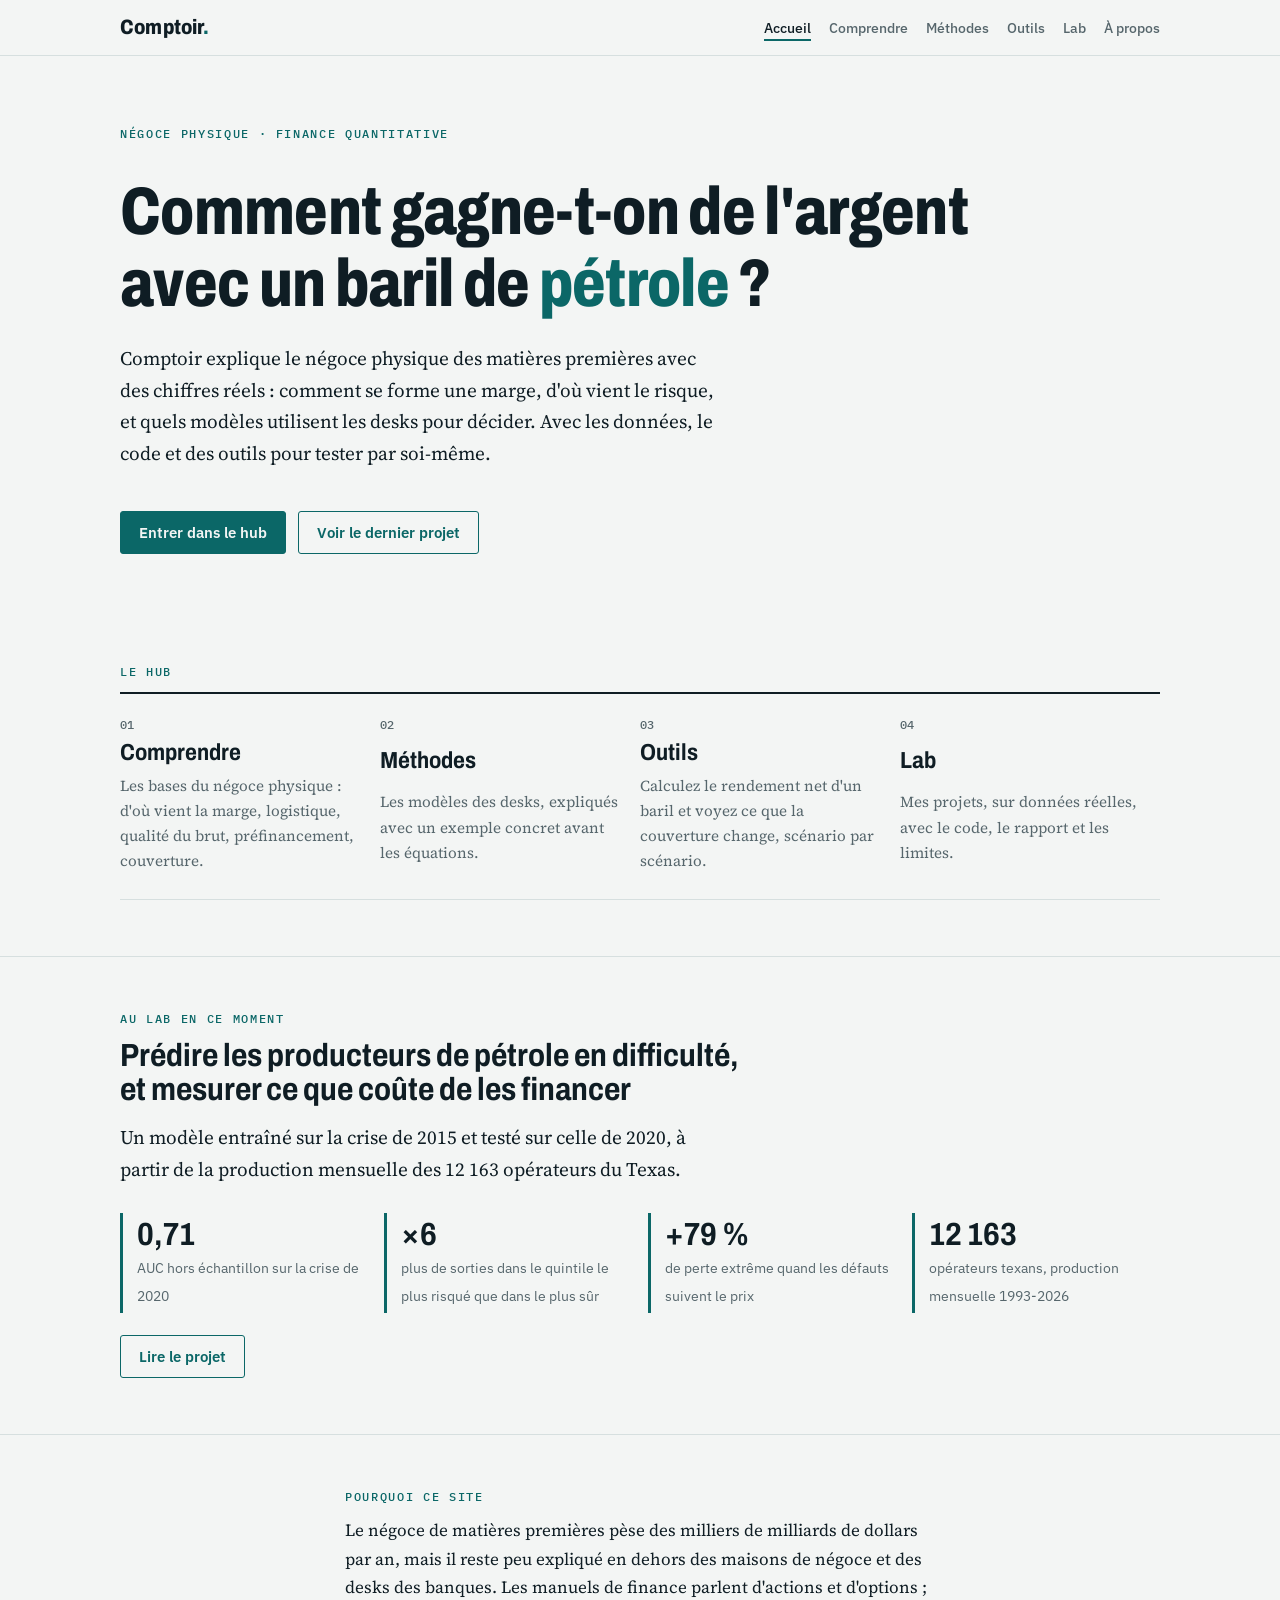
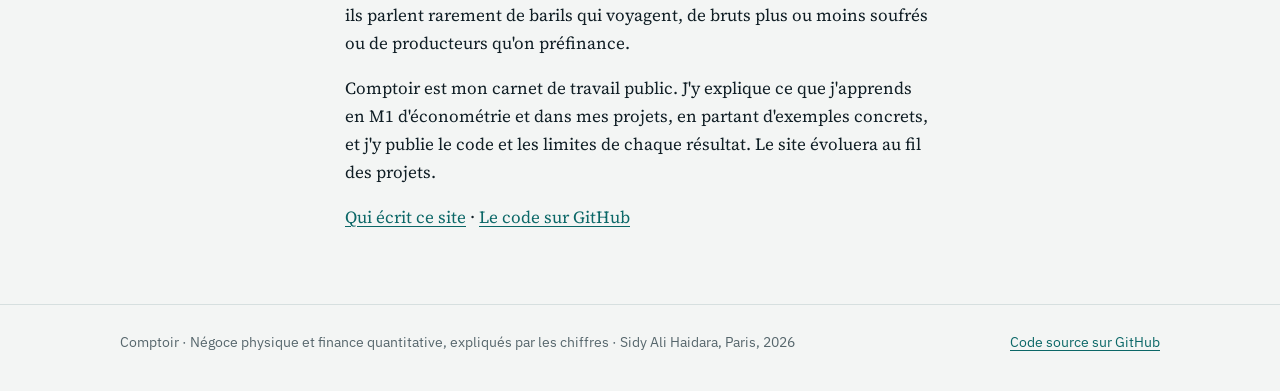
==== docs/index.html @ 32de7076 "Fix GitHub link typos in documentation pages" ====
<!doctype html>
<html lang="fr">
<head>
<meta charset="utf-8">
<meta name="viewport" content="width=device-width, initial-scale=1, viewport-fit=cover">
<title>Comptoir</title>
<meta name="description" content="Le négoce physique des matières premières et la finance quantitative, expliqués avec des données réelles, du code et des outils interactifs.">
<meta property="og:title" content="Comptoir">
<meta property="og:description" content="Le négoce physique des matières premières et la finance quantitative, expliqués avec des données réelles, du code et des outils interactifs.">
<meta property="og:type" content="website">
<meta name="theme-color" content="#0b6767">
<link rel="preconnect" href="https://fonts.googleapis.com">
<link rel="preconnect" href="https://fonts.gstatic.com" crossorigin>
<link rel="stylesheet" href="https://fonts.googleapis.com/css2?family=Archivo:wdth,wght@75..100,500..800&family=IBM+Plex+Mono:wght@400;500&family=IBM+Plex+Sans:wght@400;500;600&family=Source+Serif+4:ital,opsz,wght@0,8..60,400;0,8..60,600;1,8..60,400&display=swap">
<link rel="stylesheet" href="assets/style.css">
<link rel="icon" href="data:image/svg+xml,%3Csvg xmlns='http://www.w3.org/2000/svg' viewBox='0 0 32 32'%3E%3Crect width='32' height='32' rx='4' fill='%230b6767'/%3E%3Ctext x='16' y='23' font-family='Arial' font-weight='700' font-size='19' text-anchor='middle' fill='white'%3EC%3C/text%3E%3C/svg%3E">
</head>
<body>
<header class="top"><div class="wrap">
<a class="brand" href="index.html">Comptoir<span>.</span></a>
<nav class="nav" aria-label="Navigation principale"><a href="index.html" aria-current="page">Accueil</a><a href="comprendre.html">Comprendre</a><a href="methodes.html">Méthodes</a><a href="outils.html">Outils</a><a href="lab.html">Lab</a><a href="a-propos.html">À propos</a></nav>
</div></header>
<main>

<div class="wrap">
  <div class="hero">
    <span class="eyebrow">Négoce physique · finance quantitative</span>
    <h1>Comment gagne-t-on de l'argent avec un baril de <em>pétrole</em>&nbsp;?</h1>
    <p class="lede">Comptoir explique le négoce physique des matières premières avec des chiffres réels&nbsp;: comment se forme une marge, d'où vient le risque, et quels modèles utilisent les desks pour décider. Avec les données, le code et des outils pour tester par soi-même.</p>
    <div class="cta"><a class="btn primary" href="#hub">Entrer dans le hub</a><a class="btn ghost" href="lab.html">Voir le dernier projet</a></div>
  </div>
</div>

<section id="hub"><div class="wrap">
  <span class="eyebrow">Le hub</span>
  <nav class="hub" aria-label="Rubriques">
    <a href="comprendre.html"><span class="n">01</span><h3>Comprendre</h3><p>Les bases du négoce physique&nbsp;: d'où vient la marge, logistique, qualité du brut, préfinancement, couverture.</p></a>
    <a href="methodes.html"><span class="n">02</span><h3>Méthodes</h3><p>Les modèles des desks, expliqués avec un exemple concret avant les équations.</p></a>
    <a href="outils.html"><span class="n">03</span><h3>Outils</h3><p>Calculez le rendement net d'un baril et voyez ce que la couverture change, scénario par scénario.</p></a>
    <a href="lab.html"><span class="n">04</span><h3>Lab</h3><p>Mes projets, sur données réelles, avec le code, le rapport et les limites.</p></a>
  </nav>
</div></section>

<section><div class="wrap">
  <span class="eyebrow">Au Lab en ce moment</span>
  <h2>Prédire les producteurs de pétrole en difficulté, et mesurer ce que coûte de les financer</h2>
  <p class="lede" style="margin-top:14px">Un modèle entraîné sur la crise de 2015 et testé sur celle de 2020, à partir de la production mensuelle des 12&nbsp;163 opérateurs du Texas.</p>
  <div class="figure-strip" style="margin:28px 0 22px">
    <div class="stat"><b>0,71</b><span>AUC hors échantillon sur la crise de 2020</span></div>
    <div class="stat"><b>×6</b><span>plus de sorties dans le quintile le plus risqué que dans le plus sûr</span></div>
    <div class="stat"><b>+79&nbsp;%</b><span>de perte extrême quand les défauts suivent le prix</span></div>
    <div class="stat"><b>12&nbsp;163</b><span>opérateurs texans, production mensuelle 1993-2026</span></div>
  </div>
  <a class="btn ghost" href="lab.html">Lire le projet</a>
</div></section>

<section><div class="wrap read">
  <span class="eyebrow">Pourquoi ce site</span>
  <p>Le négoce de matières premières pèse des milliers de milliards de dollars par an, mais il reste peu expliqué en dehors des maisons de négoce et des desks des banques. Les manuels de finance parlent d'actions et d'options&nbsp;; ils parlent rarement de barils qui voyagent, de bruts plus ou moins soufrés ou de producteurs qu'on préfinance.</p>
  <p>Comptoir est mon carnet de travail public. J'y explique ce que j'apprends en M1 d'économétrie et dans mes projets, en partant d'exemples concrets, et j'y publie le code et les limites de chaque résultat. Le site évoluera au fil des projets.</p>
  <p><a href="a-propos.html">Qui écrit ce site</a> · <a href="https://github.com/Liltop888/moteur-negoce-physique">Le code sur GitHub</a></p>
</div></section>
</main>
<footer><div class="wrap">
<span>Comptoir · Négoce physique et finance quantitative, expliqués par les chiffres · Sidy Ali Haidara, Paris, 2026</span>
<span><a href="https://github.com/Liltop888/moteur-negoce-physique">Code source sur GitHub</a></span>
</div></footer>

</body>
</html>
---- docs/assets/style.css ----
/* Comptoir — feuille de style commune
   Mise en page : colonne de lecture de 68 caractères, grilles pour le hub et les outils.
   Palette : papier froid, encre pétrole, accent sarcelle, ambre « brut ». */
:root {
  --bg: #f3f5f4;
  --surface: #ffffff;
  --ink: #0f1d24;
  --muted: #56666c;
  --rule: #d6dfdf;
  --accent: #0b6767;
  --accent-soft: #0b67671a;
  --amber: #b5701a;
  --pos: #1d7650;
  --neg: #b03a2e;
  --display: "Archivo", "Arial Narrow", Arial, sans-serif;
  --body: "Source Serif 4", Georgia, "Times New Roman", serif;
  --ui: "IBM Plex Sans", -apple-system, "Segoe UI", sans-serif;
  --mono: "IBM Plex Mono", ui-monospace, Menlo, monospace;
}
@media (prefers-color-scheme: dark) {
  :root:not([data-theme="light"]) {
    --bg: #0c1518; --surface: #132024; --ink: #e2ebeb; --muted: #93a6a9; --rule: #24363a;
    --accent: #4cb8b2; --accent-soft: #4cb8b21f; --amber: #e0a252; --pos: #5cc28d; --neg: #ec7b6d;
    color-scheme: dark;
  }
}
:root[data-theme="dark"] {
  --bg: #0c1518; --surface: #132024; --ink: #e2ebeb; --muted: #93a6a9; --rule: #24363a;
  --accent: #4cb8b2; --accent-soft: #4cb8b21f; --amber: #e0a252; --pos: #5cc28d; --neg: #ec7b6d;
  color-scheme: dark;
}
* { box-sizing: border-box; }
html { -webkit-text-size-adjust: 100%; }
body { margin: 0; background: var(--bg); color: var(--ink); font: 17px/1.65 var(--body); }
a { color: var(--accent); text-underline-offset: 3px; }
a:focus-visible, button:focus-visible, input:focus-visible { outline: 2px solid var(--accent); outline-offset: 2px; }
img { max-width: 100%; height: auto; display: block; }

.wrap { max-width: 1080px; margin: 0 auto; padding-inline: 20px; }
.read { max-width: 70ch; }

/* En-tête */
.top { border-bottom: 1px solid var(--rule); background: var(--bg); position: sticky; top: env(safe-area-inset-top, 0px); z-index: 5; }
.top .wrap { display: flex; align-items: center; justify-content: space-between; gap: 16px; padding-block: 14px; flex-wrap: wrap; }
.brand { font: 800 1.3rem/1 var(--display); font-stretch: 85%; color: var(--ink); text-decoration: none; letter-spacing: .01em; }
.brand span { color: var(--accent); }
.nav { display: flex; gap: 4px 18px; flex-wrap: wrap; font: 500 .9rem var(--ui); }
.nav a { color: var(--muted); text-decoration: none; padding: 4px 0; }
.nav a:hover, .nav a[aria-current="page"] { color: var(--ink); box-shadow: inset 0 -2px 0 var(--accent); }

/* Typographie */
h1, h2, h3 { font-family: var(--display); text-wrap: balance; margin: 0; line-height: 1.08; }
h1 { font-size: clamp(2.3rem, 6.5vw, 4.2rem); font-weight: 800; font-stretch: 78%; letter-spacing: -.01em; }
h1 em { font-style: normal; color: var(--accent); }
h2 { font-size: clamp(1.5rem, 3.2vw, 2rem); font-weight: 700; font-stretch: 85%; }
h3 { font-size: 1.15rem; font-weight: 700; }
p { margin: 0 0 1em; }
.eyebrow { font: 500 .74rem/1 var(--mono); text-transform: uppercase; letter-spacing: .14em; color: var(--accent); margin-bottom: 14px; display: block; }
.lede { font-size: 1.2rem; color: var(--ink); max-width: 60ch; }
.muted { color: var(--muted); }
.mono { font-family: var(--mono); font-variant-numeric: tabular-nums; }

section { padding-block: 56px; }
section + section { border-top: 1px solid var(--rule); }

/* Accueil */
.hero { padding-block: 72px 56px; display: grid; gap: 22px; }
.hero .cta { display: flex; gap: 12px; flex-wrap: wrap; }
.btn { font: 600 .92rem var(--ui); padding: 11px 18px; border-radius: 3px; text-decoration: none; border: 1px solid var(--accent); display: inline-block; }
.btn.primary { background: var(--accent); color: var(--bg); }
.btn.ghost { color: var(--accent); background: transparent; }

.hub { display: grid; grid-template-columns: repeat(auto-fit, minmax(230px, 1fr)); gap: 0; border-top: 2px solid var(--ink); }
.hub a { display: grid; gap: 8px; padding: 22px 20px 26px 0; text-decoration: none; color: var(--ink); border-bottom: 1px solid var(--rule); min-width: 0; }
.hub a .n { font: 500 .78rem var(--mono); color: var(--muted); }
.hub a h3 { font-size: 1.45rem; font-stretch: 85%; }
.hub a p { font-size: .95rem; color: var(--muted); margin: 0; }
.hub a:hover h3 { color: var(--accent); }

.figure-strip { display: grid; grid-template-columns: repeat(auto-fit, minmax(200px, 1fr)); gap: 16px; }
.stat { border-left: 3px solid var(--accent); padding: 4px 0 4px 14px; }
.stat b { display: block; font: 700 2rem/1.1 var(--display); font-stretch: 85%; color: var(--ink); }
.stat span { font: .88rem/1.4 var(--ui); color: var(--muted); }

/* Articles */
.article { padding-block: 48px 72px; }
.article h1 { font-size: clamp(2rem, 5vw, 3.1rem); margin-bottom: 18px; }
.article h2 { margin: 44px 0 14px; }
.article h3 { margin: 28px 0 8px; }
.article ul, .article ol { padding-left: 1.2em; margin: 0 0 1em; }
.article li { margin-bottom: .4em; }
.toc { font: .92rem var(--ui); border-left: 2px solid var(--rule); padding-left: 14px; margin: 24px 0; }
.toc a { color: var(--muted); display: block; text-decoration: none; padding: 2px 0; }
.toc a:hover { color: var(--accent); }
.example { background: var(--surface); border: 1px solid var(--rule); padding: 16px 18px; margin: 20px 0; font-size: .97rem; }
.example .eyebrow { margin-bottom: 8px; color: var(--amber); }
.eq { font: 1rem var(--mono); background: var(--surface); border: 1px solid var(--rule); padding: 12px 16px; overflow-x: auto; white-space: nowrap; margin: 16px 0; }
.keypoint { border-left: 3px solid var(--amber); padding: 6px 0 6px 16px; margin: 20px 0; font-size: 1.05rem; }
figure { margin: 26px 0; }
figure img { background: #fff; border: 1px solid var(--rule); }
figcaption { font: .85rem/1.45 var(--ui); color: var(--muted); margin-top: 8px; }
.table-wrap { overflow-x: auto; margin: 18px 0; }
table { border-collapse: collapse; width: 100%; font: .92rem var(--ui); min-width: 480px; }
th { text-align: left; font: 500 .72rem var(--mono); text-transform: uppercase; letter-spacing: .06em; color: var(--muted); border-bottom: 1.5px solid var(--ink); padding: 8px 10px; }
td { padding: 8px 10px; border-bottom: 1px solid var(--rule); font-variant-numeric: tabular-nums; }
td.r, th.r { text-align: right; }

/* Outils */
.tool { display: grid; grid-template-columns: minmax(0, 340px) minmax(0, 1fr); gap: 32px; align-items: start; }
@media (max-width: 760px) { .tool { grid-template-columns: 1fr; } }
.fields { display: grid; gap: 14px; background: var(--surface); border: 1px solid var(--rule); padding: 18px; }
.field { display: grid; gap: 4px; }
.field label { font: 500 .85rem var(--ui); display: flex; justify-content: space-between; gap: 8px; }
.field label output { font-family: var(--mono); color: var(--accent); }
.field input[type=range] { width: 100%; accent-color: var(--accent); }
.field input[type=number] { font: 1rem var(--mono); padding: 7px 9px; border: 1px solid var(--rule); background: var(--bg); color: var(--ink); border-radius: 3px; width: 100%; }
.field small { font: .78rem var(--ui); color: var(--muted); }
.result { display: grid; gap: 18px; min-width: 0; }
.big { font: 800 clamp(2.4rem, 6vw, 3.4rem)/1 var(--display); font-stretch: 80%; }
.big.pos { color: var(--pos); } .big.neg { color: var(--neg); }
.bars { display: grid; gap: 8px; font: .88rem var(--ui); }
.bar { display: grid; grid-template-columns: 170px 1fr 70px; gap: 10px; align-items: center; }
@media (max-width: 480px) { .bar { grid-template-columns: 110px 1fr 60px; } }
.bar .track { height: 12px; background: var(--accent-soft); position: relative; }
.bar .fill { position: absolute; top: 0; bottom: 0; }
.bar .v { font-family: var(--mono); text-align: right; }
.legend { display: flex; gap: 16px; flex-wrap: wrap; font: .82rem var(--ui); color: var(--muted); }
.legend i { display: inline-block; width: 12px; height: 12px; margin-right: 6px; vertical-align: -1px; }
canvas { width: 100%; height: 260px; display: block; background: var(--surface); border: 1px solid var(--rule); }
.compare { display: grid; grid-template-columns: repeat(auto-fit, minmax(220px, 1fr)); gap: 14px; }
.card { background: var(--surface); border: 1px solid var(--rule); padding: 14px 16px; display: grid; gap: 6px; }
.card dl { display: grid; grid-template-columns: 1fr auto; gap: 4px 10px; margin: 0; font: .9rem var(--ui); }
.card dt { color: var(--muted); } .card dd { margin: 0; font-family: var(--mono); text-align: right; }
.note { font: .86rem/1.5 var(--ui); color: var(--muted); border-top: 1px solid var(--rule); padding-top: 10px; }
button.run { font: 600 .9rem var(--ui); background: var(--accent); color: var(--bg); border: 0; padding: 10px 16px; border-radius: 3px; cursor: pointer; justify-self: start; }

/* Lab */
.labhead { display: grid; gap: 14px; }
.pills { display: flex; flex-wrap: wrap; gap: 8px; }
.pill { font: 500 .76rem var(--mono); border: 1px solid var(--rule); padding: 3px 9px; border-radius: 3px; color: var(--muted); }
.grid2 { display: grid; grid-template-columns: repeat(auto-fit, minmax(300px, 1fr)); gap: 22px; }
.grid2 > * { min-width: 0; }

/* Pied de page */
footer { border-top: 1px solid var(--rule); padding-block: 28px 40px; font: .85rem var(--ui); color: var(--muted); }
footer .wrap { display: flex; justify-content: space-between; gap: 12px; flex-wrap: wrap; }

@media (prefers-reduced-motion: no-preference) {
  .hub a h3 { transition: color .15s; }
}
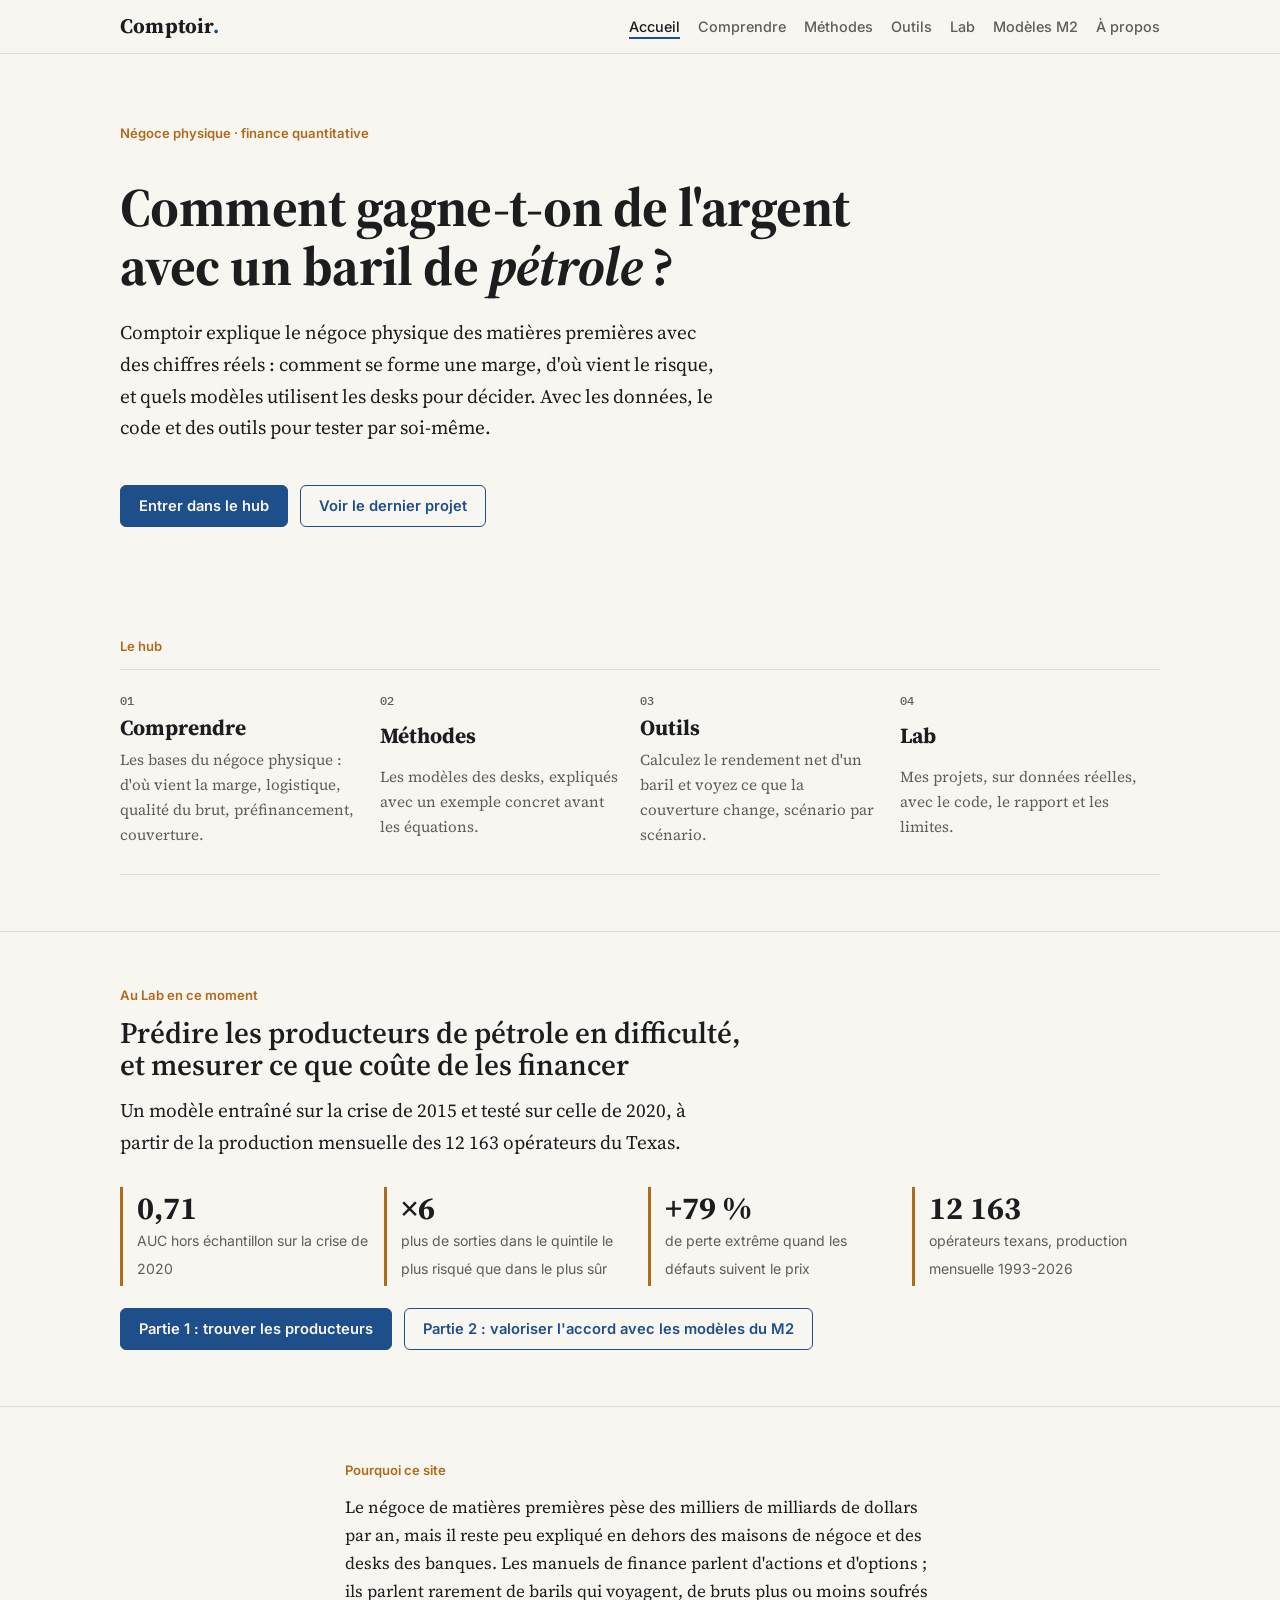
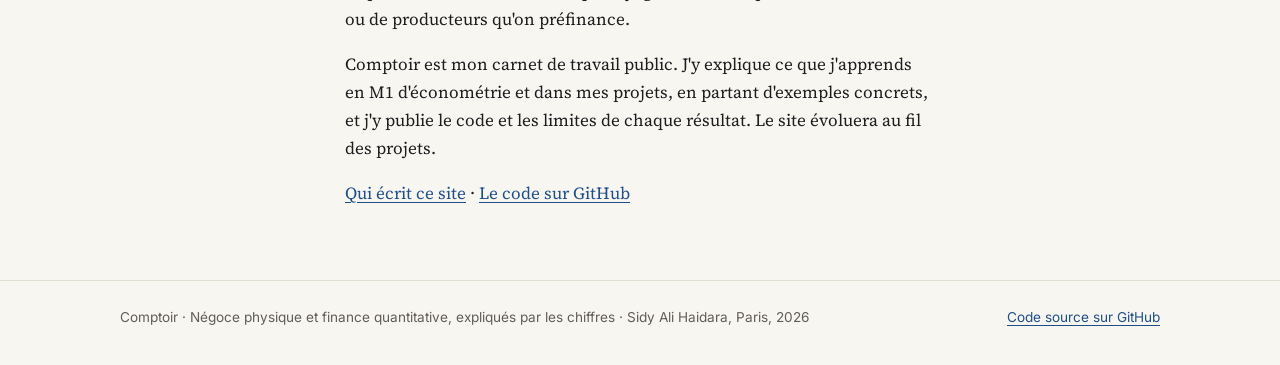
==== commit 0a5a957b: "Partie 2 : modèles du M2 et nouvelles couleurs" ====
--- a/docs/index.html
+++ b/docs/index.html
@@ -8,17 +8,17 @@
 <meta property="og:title" content="Comptoir">
 <meta property="og:description" content="Le négoce physique des matières premières et la finance quantitative, expliqués avec des données réelles, du code et des outils interactifs.">
 <meta property="og:type" content="website">
-<meta name="theme-color" content="#0b6767">
+<meta name="theme-color" content="#f8f6f1">
 <link rel="preconnect" href="https://fonts.googleapis.com">
 <link rel="preconnect" href="https://fonts.gstatic.com" crossorigin>
-<link rel="stylesheet" href="https://fonts.googleapis.com/css2?family=Archivo:wdth,wght@75..100,500..800&family=IBM+Plex+Mono:wght@400;500&family=IBM+Plex+Sans:wght@400;500;600&family=Source+Serif+4:ital,opsz,wght@0,8..60,400;0,8..60,600;1,8..60,400&display=swap">
+<link rel="stylesheet" href="https://fonts.googleapis.com/css2?family=Inter:wght@400;500;600&family=IBM+Plex+Mono:wght@400;500&family=Source+Serif+4:ital,opsz,wght@0,8..60,400;0,8..60,600;0,8..60,700;1,8..60,400&display=swap">
 <link rel="stylesheet" href="assets/style.css">
-<link rel="icon" href="data:image/svg+xml,%3Csvg xmlns='http://www.w3.org/2000/svg' viewBox='0 0 32 32'%3E%3Crect width='32' height='32' rx='4' fill='%230b6767'/%3E%3Ctext x='16' y='23' font-family='Arial' font-weight='700' font-size='19' text-anchor='middle' fill='white'%3EC%3C/text%3E%3C/svg%3E">
+<link rel="icon" href="data:image/svg+xml,%3Csvg xmlns='http://www.w3.org/2000/svg' viewBox='0 0 32 32'%3E%3Crect width='32' height='32' rx='4' fill='%231f4f8a'/%3E%3Ctext x='16' y='23' font-family='Arial' font-weight='700' font-size='19' text-anchor='middle' fill='white'%3EC%3C/text%3E%3C/svg%3E">
 </head>
 <body>
 <header class="top"><div class="wrap">
 <a class="brand" href="index.html">Comptoir<span>.</span></a>
-<nav class="nav" aria-label="Navigation principale"><a href="index.html" aria-current="page">Accueil</a><a href="comprendre.html">Comprendre</a><a href="methodes.html">Méthodes</a><a href="outils.html">Outils</a><a href="lab.html">Lab</a><a href="a-propos.html">À propos</a></nav>
+<nav class="nav" aria-label="Navigation principale"><a href="index.html" aria-current="page">Accueil</a><a href="comprendre.html">Comprendre</a><a href="methodes.html">Méthodes</a><a href="outils.html">Outils</a><a href="lab.html">Lab</a><a href="modeles.html">Modèles M2</a><a href="a-propos.html">À propos</a></nav>
 </div></header>
 <main>
 
@@ -51,7 +51,7 @@
     <div class="stat"><b>+79&nbsp;%</b><span>de perte extrême quand les défauts suivent le prix</span></div>
     <div class="stat"><b>12&nbsp;163</b><span>opérateurs texans, production mensuelle 1993-2026</span></div>
   </div>
-  <a class="btn ghost" href="lab.html">Lire le projet</a>
+  <div class="cta" style="display:flex;gap:12px;flex-wrap:wrap"><a class="btn primary" href="lab.html">Partie 1&nbsp;: trouver les producteurs</a><a class="btn ghost" href="modeles.html">Partie 2&nbsp;: valoriser l'accord avec les modèles du M2</a></div>
 </div></section>
 
 <section><div class="wrap read">
--- a/docs/assets/style.css
+++ b/docs/assets/style.css
@@ -1,32 +1,32 @@
 /* Comptoir — feuille de style commune
    Mise en page : colonne de lecture de 68 caractères, grilles pour le hub et les outils.
-   Palette : papier froid, encre pétrole, accent sarcelle, ambre « brut ». */
+   Palette : papier crème, encre noire, accent bleu marine, ambre « brut ». */
 :root {
-  --bg: #f3f5f4;
+  --bg: #f8f6f1;
   --surface: #ffffff;
-  --ink: #0f1d24;
-  --muted: #56666c;
-  --rule: #d6dfdf;
-  --accent: #0b6767;
-  --accent-soft: #0b67671a;
-  --amber: #b5701a;
-  --pos: #1d7650;
-  --neg: #b03a2e;
-  --display: "Archivo", "Arial Narrow", Arial, sans-serif;
+  --ink: #1d1d1f;
+  --muted: #615d57;
+  --rule: #e2ddd3;
+  --accent: #1f4f8a;
+  --accent-soft: #1f4f8a14;
+  --amber: #b06a1b;
+  --pos: #2e7a4f;
+  --neg: #b23a2e;
+  --display: "Source Serif 4", Georgia, "Times New Roman", serif;
   --body: "Source Serif 4", Georgia, "Times New Roman", serif;
-  --ui: "IBM Plex Sans", -apple-system, "Segoe UI", sans-serif;
+  --ui: "Inter", -apple-system, "Segoe UI", sans-serif;
   --mono: "IBM Plex Mono", ui-monospace, Menlo, monospace;
 }
 @media (prefers-color-scheme: dark) {
   :root:not([data-theme="light"]) {
-    --bg: #0c1518; --surface: #132024; --ink: #e2ebeb; --muted: #93a6a9; --rule: #24363a;
-    --accent: #4cb8b2; --accent-soft: #4cb8b21f; --amber: #e0a252; --pos: #5cc28d; --neg: #ec7b6d;
+    --bg: #17181a; --surface: #202124; --ink: #ecebe8; --muted: #a8a49d; --rule: #323337;
+    --accent: #8db4e8; --accent-soft: #8db4e81f; --amber: #e0a252; --pos: #6cc391; --neg: #ef8173;
     color-scheme: dark;
   }
 }
 :root[data-theme="dark"] {
-  --bg: #0c1518; --surface: #132024; --ink: #e2ebeb; --muted: #93a6a9; --rule: #24363a;
-  --accent: #4cb8b2; --accent-soft: #4cb8b21f; --amber: #e0a252; --pos: #5cc28d; --neg: #ec7b6d;
+  --bg: #17181a; --surface: #202124; --ink: #ecebe8; --muted: #a8a49d; --rule: #323337;
+  --accent: #8db4e8; --accent-soft: #8db4e81f; --amber: #e0a252; --pos: #6cc391; --neg: #ef8173;
   color-scheme: dark;
 }
 * { box-sizing: border-box; }
@@ -42,7 +42,7 @@
 /* En-tête */
 .top { border-bottom: 1px solid var(--rule); background: var(--bg); position: sticky; top: env(safe-area-inset-top, 0px); z-index: 5; }
 .top .wrap { display: flex; align-items: center; justify-content: space-between; gap: 16px; padding-block: 14px; flex-wrap: wrap; }
-.brand { font: 800 1.3rem/1 var(--display); font-stretch: 85%; color: var(--ink); text-decoration: none; letter-spacing: .01em; }
+.brand { font: 700 1.3rem/1 var(--display); color: var(--ink); text-decoration: none; letter-spacing: .01em; }
 .brand span { color: var(--accent); }
 .nav { display: flex; gap: 4px 18px; flex-wrap: wrap; font: 500 .9rem var(--ui); }
 .nav a { color: var(--muted); text-decoration: none; padding: 4px 0; }
@@ -50,12 +50,12 @@
 
 /* Typographie */
 h1, h2, h3 { font-family: var(--display); text-wrap: balance; margin: 0; line-height: 1.08; }
-h1 { font-size: clamp(2.3rem, 6.5vw, 4.2rem); font-weight: 800; font-stretch: 78%; letter-spacing: -.01em; }
-h1 em { font-style: normal; color: var(--accent); }
-h2 { font-size: clamp(1.5rem, 3.2vw, 2rem); font-weight: 700; font-stretch: 85%; }
+h1 { font-size: clamp(2.1rem, 5.5vw, 3.4rem); font-weight: 700; letter-spacing: -.01em; }
+h1 em { font-style: italic; color: inherit; }
+h2 { font-size: clamp(1.45rem, 3vw, 1.85rem); font-weight: 600; }
 h3 { font-size: 1.15rem; font-weight: 700; }
 p { margin: 0 0 1em; }
-.eyebrow { font: 500 .74rem/1 var(--mono); text-transform: uppercase; letter-spacing: .14em; color: var(--accent); margin-bottom: 14px; display: block; }
+.eyebrow { font: 600 .82rem/1.2 var(--ui); color: var(--amber); margin-bottom: 14px; display: block; }
 .lede { font-size: 1.2rem; color: var(--ink); max-width: 60ch; }
 .muted { color: var(--muted); }
 .mono { font-family: var(--mono); font-variant-numeric: tabular-nums; }
@@ -66,20 +66,20 @@
 /* Accueil */
 .hero { padding-block: 72px 56px; display: grid; gap: 22px; }
 .hero .cta { display: flex; gap: 12px; flex-wrap: wrap; }
-.btn { font: 600 .92rem var(--ui); padding: 11px 18px; border-radius: 3px; text-decoration: none; border: 1px solid var(--accent); display: inline-block; }
+.btn { font: 600 .92rem var(--ui); padding: 11px 18px; border-radius: 6px; text-decoration: none; border: 1px solid var(--accent); display: inline-block; }
 .btn.primary { background: var(--accent); color: var(--bg); }
 .btn.ghost { color: var(--accent); background: transparent; }
 
-.hub { display: grid; grid-template-columns: repeat(auto-fit, minmax(230px, 1fr)); gap: 0; border-top: 2px solid var(--ink); }
+.hub { display: grid; grid-template-columns: repeat(auto-fit, minmax(230px, 1fr)); gap: 0; border-top: 1px solid var(--rule); }
 .hub a { display: grid; gap: 8px; padding: 22px 20px 26px 0; text-decoration: none; color: var(--ink); border-bottom: 1px solid var(--rule); min-width: 0; }
 .hub a .n { font: 500 .78rem var(--mono); color: var(--muted); }
-.hub a h3 { font-size: 1.45rem; font-stretch: 85%; }
+.hub a h3 { font-size: 1.35rem; }
 .hub a p { font-size: .95rem; color: var(--muted); margin: 0; }
 .hub a:hover h3 { color: var(--accent); }
 
 .figure-strip { display: grid; grid-template-columns: repeat(auto-fit, minmax(200px, 1fr)); gap: 16px; }
-.stat { border-left: 3px solid var(--accent); padding: 4px 0 4px 14px; }
-.stat b { display: block; font: 700 2rem/1.1 var(--display); font-stretch: 85%; color: var(--ink); }
+.stat { border-left: 3px solid var(--amber); padding: 4px 0 4px 14px; }
+.stat b { display: block; font: 700 2rem/1.1 var(--display); color: var(--ink); }
 .stat span { font: .88rem/1.4 var(--ui); color: var(--muted); }
 
 /* Articles */
@@ -92,7 +92,7 @@
 .toc { font: .92rem var(--ui); border-left: 2px solid var(--rule); padding-left: 14px; margin: 24px 0; }
 .toc a { color: var(--muted); display: block; text-decoration: none; padding: 2px 0; }
 .toc a:hover { color: var(--accent); }
-.example { background: var(--surface); border: 1px solid var(--rule); padding: 16px 18px; margin: 20px 0; font-size: .97rem; }
+.example { background: var(--surface); border: 1px solid var(--rule); border-radius: 8px; padding: 16px 18px; margin: 20px 0; font-size: .97rem; }
 .example .eyebrow { margin-bottom: 8px; color: var(--amber); }
 .eq { font: 1rem var(--mono); background: var(--surface); border: 1px solid var(--rule); padding: 12px 16px; overflow-x: auto; white-space: nowrap; margin: 16px 0; }
 .keypoint { border-left: 3px solid var(--amber); padding: 6px 0 6px 16px; margin: 20px 0; font-size: 1.05rem; }
@@ -108,7 +108,7 @@
 /* Outils */
 .tool { display: grid; grid-template-columns: minmax(0, 340px) minmax(0, 1fr); gap: 32px; align-items: start; }
 @media (max-width: 760px) { .tool { grid-template-columns: 1fr; } }
-.fields { display: grid; gap: 14px; background: var(--surface); border: 1px solid var(--rule); padding: 18px; }
+.fields { display: grid; gap: 14px; background: var(--surface); border: 1px solid var(--rule); border-radius: 8px; padding: 18px; }
 .field { display: grid; gap: 4px; }
 .field label { font: 500 .85rem var(--ui); display: flex; justify-content: space-between; gap: 8px; }
 .field label output { font-family: var(--mono); color: var(--accent); }
@@ -116,7 +116,7 @@
 .field input[type=number] { font: 1rem var(--mono); padding: 7px 9px; border: 1px solid var(--rule); background: var(--bg); color: var(--ink); border-radius: 3px; width: 100%; }
 .field small { font: .78rem var(--ui); color: var(--muted); }
 .result { display: grid; gap: 18px; min-width: 0; }
-.big { font: 800 clamp(2.4rem, 6vw, 3.4rem)/1 var(--display); font-stretch: 80%; }
+.big { font: 700 clamp(2.2rem, 5.5vw, 3rem)/1 var(--display); }
 .big.pos { color: var(--pos); } .big.neg { color: var(--neg); }
 .bars { display: grid; gap: 8px; font: .88rem var(--ui); }
 .bar { display: grid; grid-template-columns: 170px 1fr 70px; gap: 10px; align-items: center; }
@@ -128,7 +128,7 @@
 .legend i { display: inline-block; width: 12px; height: 12px; margin-right: 6px; vertical-align: -1px; }
 canvas { width: 100%; height: 260px; display: block; background: var(--surface); border: 1px solid var(--rule); }
 .compare { display: grid; grid-template-columns: repeat(auto-fit, minmax(220px, 1fr)); gap: 14px; }
-.card { background: var(--surface); border: 1px solid var(--rule); padding: 14px 16px; display: grid; gap: 6px; }
+.card { background: var(--surface); border: 1px solid var(--rule); border-radius: 8px; padding: 14px 16px; display: grid; gap: 6px; }
 .card dl { display: grid; grid-template-columns: 1fr auto; gap: 4px 10px; margin: 0; font: .9rem var(--ui); }
 .card dt { color: var(--muted); } .card dd { margin: 0; font-family: var(--mono); text-align: right; }
 .note { font: .86rem/1.5 var(--ui); color: var(--muted); border-top: 1px solid var(--rule); padding-top: 10px; }
@@ -148,3 +148,10 @@
 @media (prefers-reduced-motion: no-preference) {
   .hub a h3 { transition: color .15s; }
 }
+
+/* Modèles du M2 */
+.course-tag { display: inline-block; font: 500 .8rem var(--ui); color: var(--muted); border: 1px solid var(--rule); border-radius: 99px; padding: 2px 10px; margin: 0 6px 6px 0; }
+.result-box { border-left: 3px solid var(--accent); padding: 4px 0 4px 16px; margin: 20px 0; }
+.synth td.neg { color: var(--neg); font-family: var(--mono); }
+.synth td.pos { color: var(--pos); font-family: var(--mono); }
+.synth tr.total td { border-top: 1.5px solid var(--ink); font-weight: 600; }
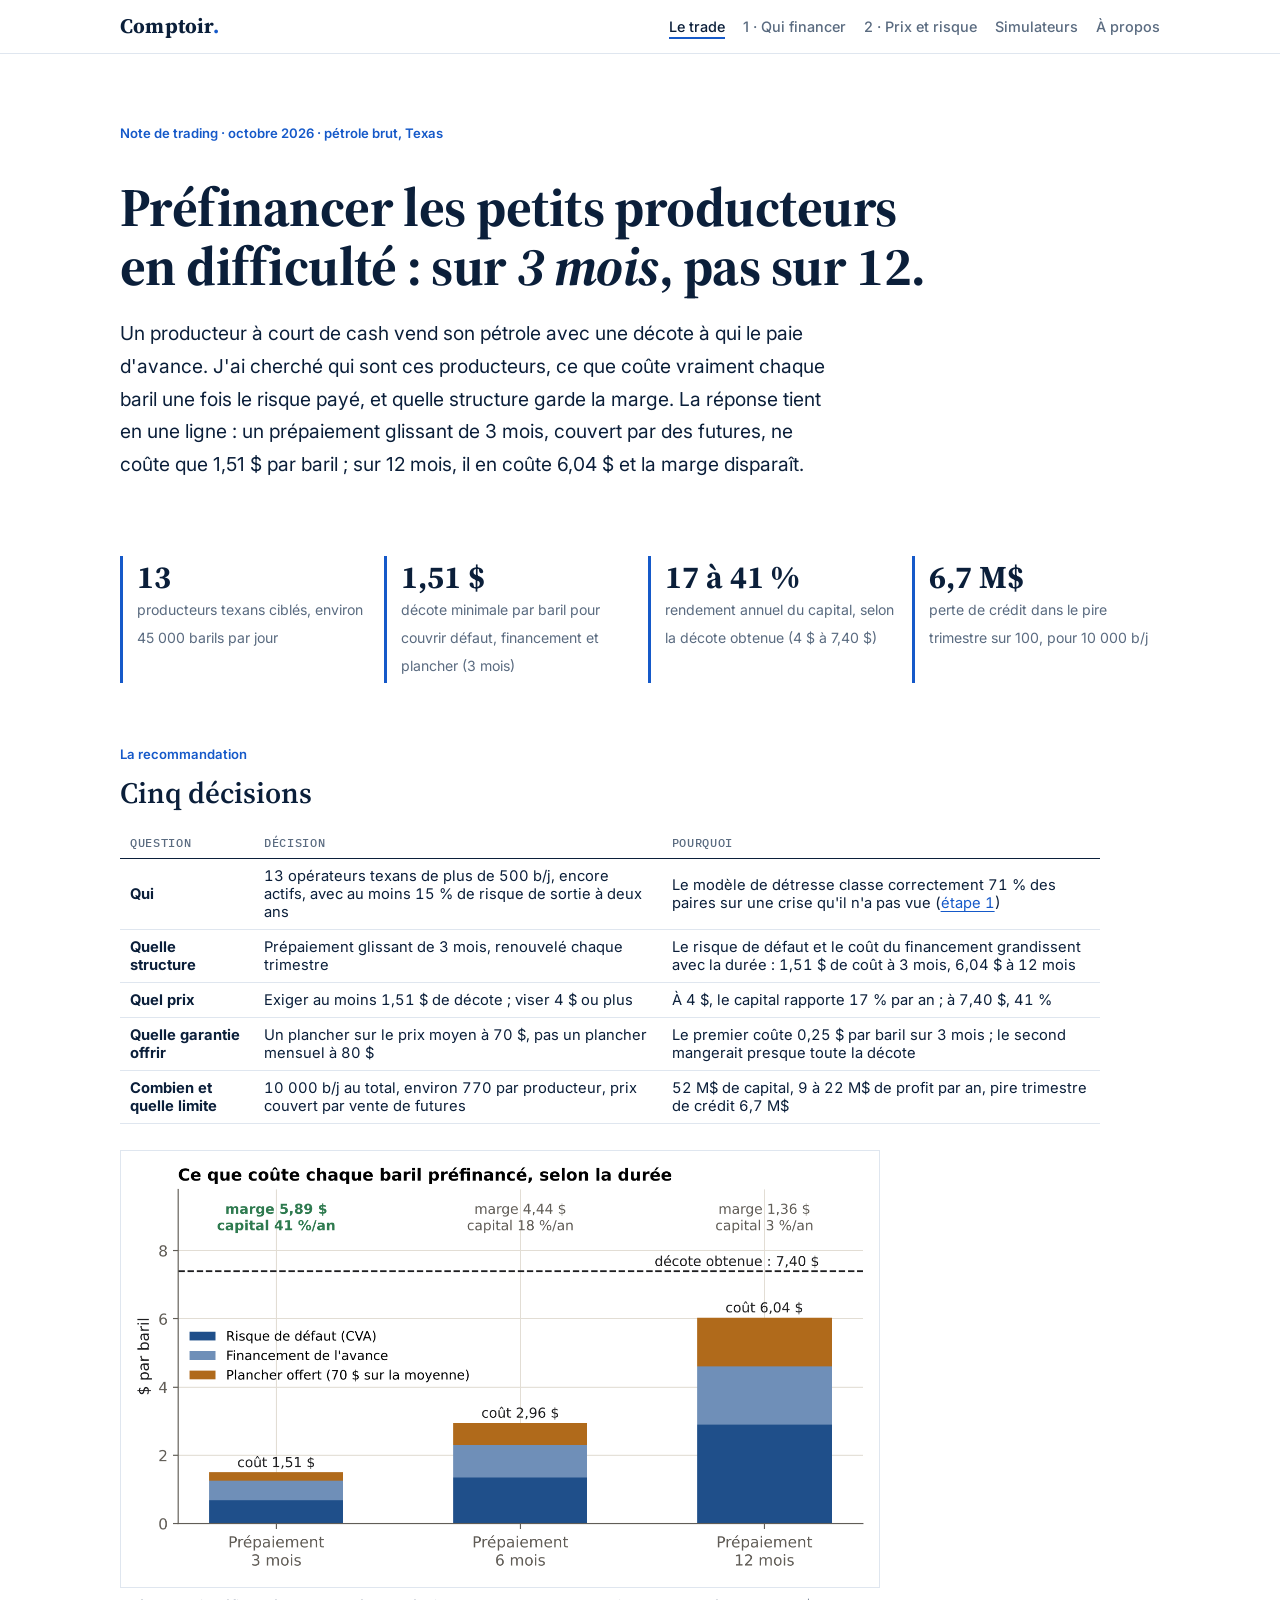
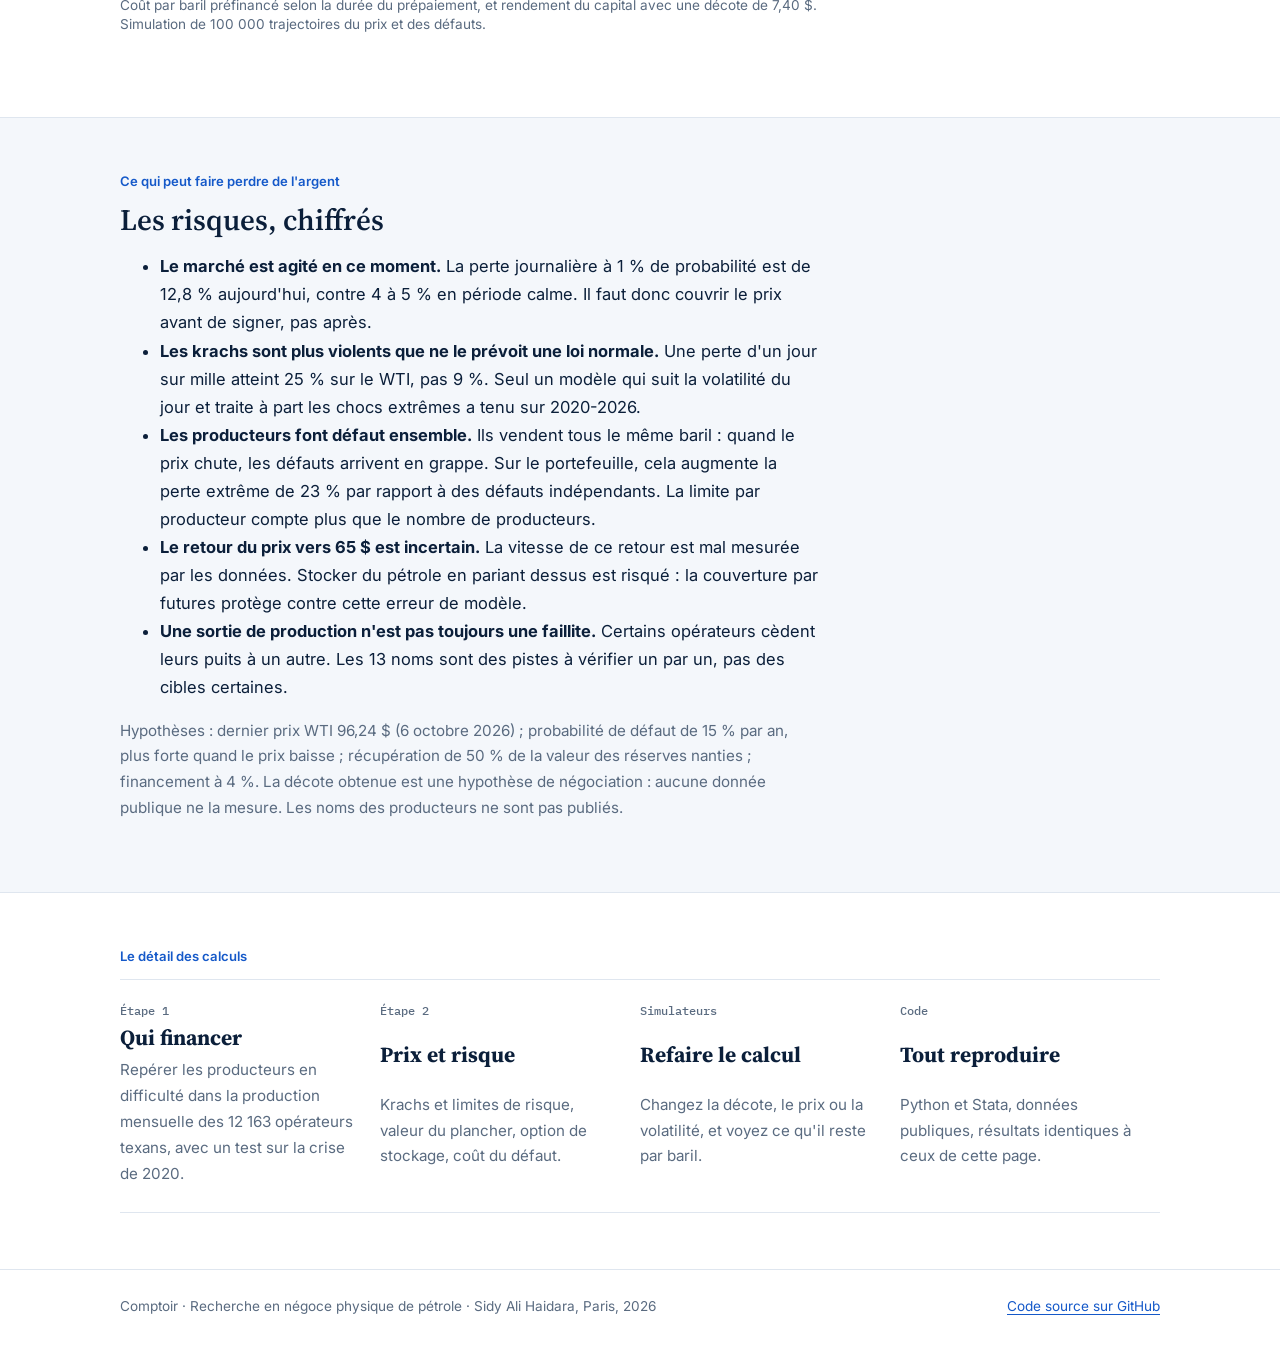
==== commit d2e923e5: "Note de trading et couleurs claires" ====
--- a/docs/index.html
+++ b/docs/index.html
@@ -3,12 +3,12 @@
 <head>
 <meta charset="utf-8">
 <meta name="viewport" content="width=device-width, initial-scale=1, viewport-fit=cover">
-<title>Comptoir</title>
-<meta name="description" content="Le négoce physique des matières premières et la finance quantitative, expliqués avec des données réelles, du code et des outils interactifs.">
-<meta property="og:title" content="Comptoir">
-<meta property="og:description" content="Le négoce physique des matières premières et la finance quantitative, expliqués avec des données réelles, du code et des outils interactifs.">
+<title>Comptoir · Préfinancer les producteurs de pétrole en difficulté</title>
+<meta name="description" content="Note de trading : qui préfinancer parmi les producteurs texans en difficulté, sous quelle structure, à quel prix, pour quel rendement et quel pire cas. Données réelles, code ouvert.">
+<meta property="og:title" content="Comptoir · Préfinancer les producteurs de pétrole en difficulté">
+<meta property="og:description" content="Note de trading : qui préfinancer parmi les producteurs texans en difficulté, sous quelle structure, à quel prix, pour quel rendement et quel pire cas. Données réelles, code ouvert.">
 <meta property="og:type" content="website">
-<meta name="theme-color" content="#f8f6f1">
+<meta name="theme-color" content="#ffffff">
 <link rel="preconnect" href="https://fonts.googleapis.com">
 <link rel="preconnect" href="https://fonts.gstatic.com" crossorigin>
 <link rel="stylesheet" href="https://fonts.googleapis.com/css2?family=Inter:wght@400;500;600&family=IBM+Plex+Mono:wght@400;500&family=Source+Serif+4:ital,opsz,wght@0,8..60,400;0,8..60,600;0,8..60,700;1,8..60,400&display=swap">
@@ -18,51 +18,65 @@
 <body>
 <header class="top"><div class="wrap">
 <a class="brand" href="index.html">Comptoir<span>.</span></a>
-<nav class="nav" aria-label="Navigation principale"><a href="index.html" aria-current="page">Accueil</a><a href="comprendre.html">Comprendre</a><a href="methodes.html">Méthodes</a><a href="outils.html">Outils</a><a href="lab.html">Lab</a><a href="modeles.html">Modèles M2</a><a href="a-propos.html">À propos</a></nav>
+<nav class="nav" aria-label="Navigation principale"><a href="index.html" aria-current="page">Le trade</a><a href="lab.html">1 · Qui financer</a><a href="modeles.html">2 · Prix et risque</a><a href="outils.html">Simulateurs</a><a href="a-propos.html">À propos</a></nav>
 </div></header>
 <main>
 
 <div class="wrap">
   <div class="hero">
-    <span class="eyebrow">Négoce physique · finance quantitative</span>
-    <h1>Comment gagne-t-on de l'argent avec un baril de <em>pétrole</em>&nbsp;?</h1>
-    <p class="lede">Comptoir explique le négoce physique des matières premières avec des chiffres réels&nbsp;: comment se forme une marge, d'où vient le risque, et quels modèles utilisent les desks pour décider. Avec les données, le code et des outils pour tester par soi-même.</p>
-    <div class="cta"><a class="btn primary" href="#hub">Entrer dans le hub</a><a class="btn ghost" href="lab.html">Voir le dernier projet</a></div>
+    <span class="eyebrow">Note de trading · octobre 2026 · pétrole brut, Texas</span>
+    <h1>Préfinancer les petits producteurs en difficulté&nbsp;: sur <em>3 mois</em>, pas sur 12.</h1>
+    <p class="lede">Un producteur à court de cash vend son pétrole avec une décote à qui le paie d'avance. J'ai cherché qui sont ces producteurs, ce que coûte vraiment chaque baril une fois le risque payé, et quelle structure garde la marge. La réponse tient en une ligne&nbsp;: un prépaiement glissant de 3 mois, couvert par des futures, ne coûte que 1,51&nbsp;$ par baril&nbsp;; sur 12 mois, il en coûte 6,04&nbsp;$ et la marge disparaît.</p>
+  </div>
+  <div class="figure-strip" style="margin:0 0 8px">
+    <div class="stat"><b>13</b><span>producteurs texans ciblés, environ 45&nbsp;000 barils par jour</span></div>
+    <div class="stat"><b>1,51&nbsp;$</b><span>décote minimale par baril pour couvrir défaut, financement et plancher (3 mois)</span></div>
+    <div class="stat"><b>17 à 41&nbsp;%</b><span>rendement annuel du capital, selon la décote obtenue (4&nbsp;$ à 7,40&nbsp;$)</span></div>
+    <div class="stat"><b>6,7&nbsp;M$</b><span>perte de crédit dans le pire trimestre sur 100, pour 10&nbsp;000 b/j</span></div>
   </div>
 </div>
 
-<section id="hub"><div class="wrap">
-  <span class="eyebrow">Le hub</span>
-  <nav class="hub" aria-label="Rubriques">
-    <a href="comprendre.html"><span class="n">01</span><h3>Comprendre</h3><p>Les bases du négoce physique&nbsp;: d'où vient la marge, logistique, qualité du brut, préfinancement, couverture.</p></a>
-    <a href="methodes.html"><span class="n">02</span><h3>Méthodes</h3><p>Les modèles des desks, expliqués avec un exemple concret avant les équations.</p></a>
-    <a href="outils.html"><span class="n">03</span><h3>Outils</h3><p>Calculez le rendement net d'un baril et voyez ce que la couverture change, scénario par scénario.</p></a>
-    <a href="lab.html"><span class="n">04</span><h3>Lab</h3><p>Mes projets, sur données réelles, avec le code, le rapport et les limites.</p></a>
-  </nav>
+<section><div class="wrap">
+  <div style="max-width:980px">
+    <span class="eyebrow">La recommandation</span>
+    <h2>Cinq décisions</h2>
+    <div class="table-wrap"><table>
+      <tr><th>Question</th><th>Décision</th><th>Pourquoi</th></tr>
+      <tr><td><b>Qui</b></td><td>13 opérateurs texans de plus de 500 b/j, encore actifs, avec au moins 15&nbsp;% de risque de sortie à deux ans</td><td>Le modèle de détresse classe correctement 71&nbsp;% des paires sur une crise qu'il n'a pas vue (<a href="lab.html">étape 1</a>)</td></tr>
+      <tr><td><b>Quelle structure</b></td><td>Prépaiement glissant de 3 mois, renouvelé chaque trimestre</td><td>Le risque de défaut et le coût du financement grandissent avec la durée&nbsp;: 1,51&nbsp;$ de coût à 3 mois, 6,04&nbsp;$ à 12 mois</td></tr>
+      <tr><td><b>Quel prix</b></td><td>Exiger au moins 1,51&nbsp;$ de décote&nbsp;; viser 4&nbsp;$ ou plus</td><td>À 4&nbsp;$, le capital rapporte 17&nbsp;% par an&nbsp;; à 7,40&nbsp;$, 41&nbsp;%</td></tr>
+      <tr><td><b>Quelle garantie offrir</b></td><td>Un plancher sur le prix moyen à 70&nbsp;$, pas un plancher mensuel à 80&nbsp;$</td><td>Le premier coûte 0,25&nbsp;$ par baril sur 3 mois&nbsp;; le second mangerait presque toute la décote</td></tr>
+      <tr><td><b>Combien et quelle limite</b></td><td>10&nbsp;000 b/j au total, environ 770 par producteur, prix couvert par vente de futures</td><td>52&nbsp;M$ de capital, 9 à 22&nbsp;M$ de profit par an, pire trimestre de crédit 6,7&nbsp;M$</td></tr>
+    </table></div>
+  </div>
+  <figure style="max-width:760px"><img src="assets/fig_deal.png" alt="Coût par baril selon la durée : 1,51 dollar à 3 mois, 2,96 à 6 mois, 6,04 à 12 mois, pour une décote de 7,40 dollars" width="1460" height="840"><figcaption>Coût par baril préfinancé selon la durée du prépaiement, et rendement du capital avec une décote de 7,40&nbsp;$. Simulation de 100&nbsp;000 trajectoires du prix et des défauts.</figcaption></figure>
 </div></section>
 
+<section><div class="wrap"><div class="read">
+  <span class="eyebrow">Ce qui peut faire perdre de l'argent</span>
+  <h2>Les risques, chiffrés</h2>
+  <ul>
+    <li><b>Le marché est agité en ce moment.</b> La perte journalière à 1&nbsp;% de probabilité est de 12,8&nbsp;% aujourd'hui, contre 4 à 5&nbsp;% en période calme. Il faut donc couvrir le prix avant de signer, pas après.</li>
+    <li><b>Les krachs sont plus violents que ne le prévoit une loi normale.</b> Une perte d'un jour sur mille atteint 25&nbsp;% sur le WTI, pas 9&nbsp;%. Seul un modèle qui suit la volatilité du jour et traite à part les chocs extrêmes a tenu sur 2020-2026.</li>
+    <li><b>Les producteurs font défaut ensemble.</b> Ils vendent tous le même baril&nbsp;: quand le prix chute, les défauts arrivent en grappe. Sur le portefeuille, cela augmente la perte extrême de 23&nbsp;% par rapport à des défauts indépendants. La limite par producteur compte plus que le nombre de producteurs.</li>
+    <li><b>Le retour du prix vers 65&nbsp;$ est incertain.</b> La vitesse de ce retour est mal mesurée par les données. Stocker du pétrole en pariant dessus est risqué&nbsp;: la couverture par futures protège contre cette erreur de modèle.</li>
+    <li><b>Une sortie de production n'est pas toujours une faillite.</b> Certains opérateurs cèdent leurs puits à un autre. Les 13 noms sont des pistes à vérifier un par un, pas des cibles certaines.</li>
+  </ul>
+  <p class="muted" style="font-size:.95rem">Hypothèses&nbsp;: dernier prix WTI 96,24&nbsp;$ (6 octobre 2026)&nbsp;; probabilité de défaut de 15&nbsp;% par an, plus forte quand le prix baisse&nbsp;; récupération de 50&nbsp;% de la valeur des réserves nanties&nbsp;; financement à 4&nbsp;%. La décote obtenue est une hypothèse de négociation&nbsp;: aucune donnée publique ne la mesure. Les noms des producteurs ne sont pas publiés.</p>
+</div></div></section>
+
 <section><div class="wrap">
-  <span class="eyebrow">Au Lab en ce moment</span>
-  <h2>Prédire les producteurs de pétrole en difficulté, et mesurer ce que coûte de les financer</h2>
-  <p class="lede" style="margin-top:14px">Un modèle entraîné sur la crise de 2015 et testé sur celle de 2020, à partir de la production mensuelle des 12&nbsp;163 opérateurs du Texas.</p>
-  <div class="figure-strip" style="margin:28px 0 22px">
-    <div class="stat"><b>0,71</b><span>AUC hors échantillon sur la crise de 2020</span></div>
-    <div class="stat"><b>×6</b><span>plus de sorties dans le quintile le plus risqué que dans le plus sûr</span></div>
-    <div class="stat"><b>+79&nbsp;%</b><span>de perte extrême quand les défauts suivent le prix</span></div>
-    <div class="stat"><b>12&nbsp;163</b><span>opérateurs texans, production mensuelle 1993-2026</span></div>
-  </div>
-  <div class="cta" style="display:flex;gap:12px;flex-wrap:wrap"><a class="btn primary" href="lab.html">Partie 1&nbsp;: trouver les producteurs</a><a class="btn ghost" href="modeles.html">Partie 2&nbsp;: valoriser l'accord avec les modèles du M2</a></div>
-</div></section>
-
-<section><div class="wrap read">
-  <span class="eyebrow">Pourquoi ce site</span>
-  <p>Le négoce de matières premières pèse des milliers de milliards de dollars par an, mais il reste peu expliqué en dehors des maisons de négoce et des desks des banques. Les manuels de finance parlent d'actions et d'options&nbsp;; ils parlent rarement de barils qui voyagent, de bruts plus ou moins soufrés ou de producteurs qu'on préfinance.</p>
-  <p>Comptoir est mon carnet de travail public. J'y explique ce que j'apprends en M1 d'économétrie et dans mes projets, en partant d'exemples concrets, et j'y publie le code et les limites de chaque résultat. Le site évoluera au fil des projets.</p>
-  <p><a href="a-propos.html">Qui écrit ce site</a> · <a href="https://github.com/Liltop888/moteur-negoce-physique">Le code sur GitHub</a></p>
+  <span class="eyebrow">Le détail des calculs</span>
+  <nav class="hub" aria-label="Étapes">
+    <a href="lab.html"><span class="n">Étape 1</span><h3>Qui financer</h3><p>Repérer les producteurs en difficulté dans la production mensuelle des 12&nbsp;163 opérateurs texans, avec un test sur la crise de 2020.</p></a>
+    <a href="modeles.html"><span class="n">Étape 2</span><h3>Prix et risque</h3><p>Krachs et limites de risque, valeur du plancher, option de stockage, coût du défaut.</p></a>
+    <a href="outils.html"><span class="n">Simulateurs</span><h3>Refaire le calcul</h3><p>Changez la décote, le prix ou la volatilité, et voyez ce qu'il reste par baril.</p></a>
+    <a href="https://github.com/Liltop888/moteur-negoce-physique"><span class="n">Code</span><h3>Tout reproduire</h3><p>Python et Stata, données publiques, résultats identiques à ceux de cette page.</p></a>
+  </nav>
 </div></section>
 </main>
 <footer><div class="wrap">
-<span>Comptoir · Négoce physique et finance quantitative, expliqués par les chiffres · Sidy Ali Haidara, Paris, 2026</span>
+<span>Comptoir · Recherche en négoce physique de pétrole · Sidy Ali Haidara, Paris, 2026</span>
 <span><a href="https://github.com/Liltop888/moteur-negoce-physique">Code source sur GitHub</a></span>
 </div></footer>
 
--- a/docs/assets/style.css
+++ b/docs/assets/style.css
@@ -2,36 +2,25 @@
    Mise en page : colonne de lecture de 68 caractères, grilles pour le hub et les outils.
    Palette : papier crème, encre noire, accent bleu marine, ambre « brut ». */
 :root {
-  --bg: #f8f6f1;
-  --surface: #ffffff;
-  --ink: #1d1d1f;
-  --muted: #615d57;
-  --rule: #e2ddd3;
-  --accent: #1f4f8a;
-  --accent-soft: #1f4f8a14;
-  --amber: #b06a1b;
-  --pos: #2e7a4f;
-  --neg: #b23a2e;
+  --bg: #ffffff;
+  --surface: #f4f7fb;
+  --ink: #0b1f3a;
+  --muted: #5a6b80;
+  --rule: #dfe6ef;
+  --accent: #1559c9;
+  --accent-soft: #1559c914;
+  --amber: #1559c9;
+  --pos: #12805c;
+  --neg: #c2412d;
   --display: "Source Serif 4", Georgia, "Times New Roman", serif;
-  --body: "Source Serif 4", Georgia, "Times New Roman", serif;
+  --body: "Inter", -apple-system, "Segoe UI", sans-serif;
   --ui: "Inter", -apple-system, "Segoe UI", sans-serif;
   --mono: "IBM Plex Mono", ui-monospace, Menlo, monospace;
-}
-@media (prefers-color-scheme: dark) {
-  :root:not([data-theme="light"]) {
-    --bg: #17181a; --surface: #202124; --ink: #ecebe8; --muted: #a8a49d; --rule: #323337;
-    --accent: #8db4e8; --accent-soft: #8db4e81f; --amber: #e0a252; --pos: #6cc391; --neg: #ef8173;
-    color-scheme: dark;
-  }
-}
-:root[data-theme="dark"] {
-  --bg: #17181a; --surface: #202124; --ink: #ecebe8; --muted: #a8a49d; --rule: #323337;
-  --accent: #8db4e8; --accent-soft: #8db4e81f; --amber: #e0a252; --pos: #6cc391; --neg: #ef8173;
-  color-scheme: dark;
+  color-scheme: light;
 }
 * { box-sizing: border-box; }
 html { -webkit-text-size-adjust: 100%; }
-body { margin: 0; background: var(--bg); color: var(--ink); font: 17px/1.65 var(--body); }
+body { margin: 0; background: var(--bg); color: var(--ink); font: 16.5px/1.7 var(--body); }
 a { color: var(--accent); text-underline-offset: 3px; }
 a:focus-visible, button:focus-visible, input:focus-visible { outline: 2px solid var(--accent); outline-offset: 2px; }
 img { max-width: 100%; height: auto; display: block; }
@@ -78,7 +67,7 @@
 .hub a:hover h3 { color: var(--accent); }
 
 .figure-strip { display: grid; grid-template-columns: repeat(auto-fit, minmax(200px, 1fr)); gap: 16px; }
-.stat { border-left: 3px solid var(--amber); padding: 4px 0 4px 14px; }
+.stat { border-left: 3px solid var(--accent); padding: 4px 0 4px 14px; }
 .stat b { display: block; font: 700 2rem/1.1 var(--display); color: var(--ink); }
 .stat span { font: .88rem/1.4 var(--ui); color: var(--muted); }
 
@@ -155,3 +144,6 @@
 .synth td.neg { color: var(--neg); font-family: var(--mono); }
 .synth td.pos { color: var(--pos); font-family: var(--mono); }
 .synth tr.total td { border-top: 1.5px solid var(--ink); font-weight: 600; }
+
+/* Sections alternées, ton clair */
+section:nth-of-type(even) { background: var(--surface); }
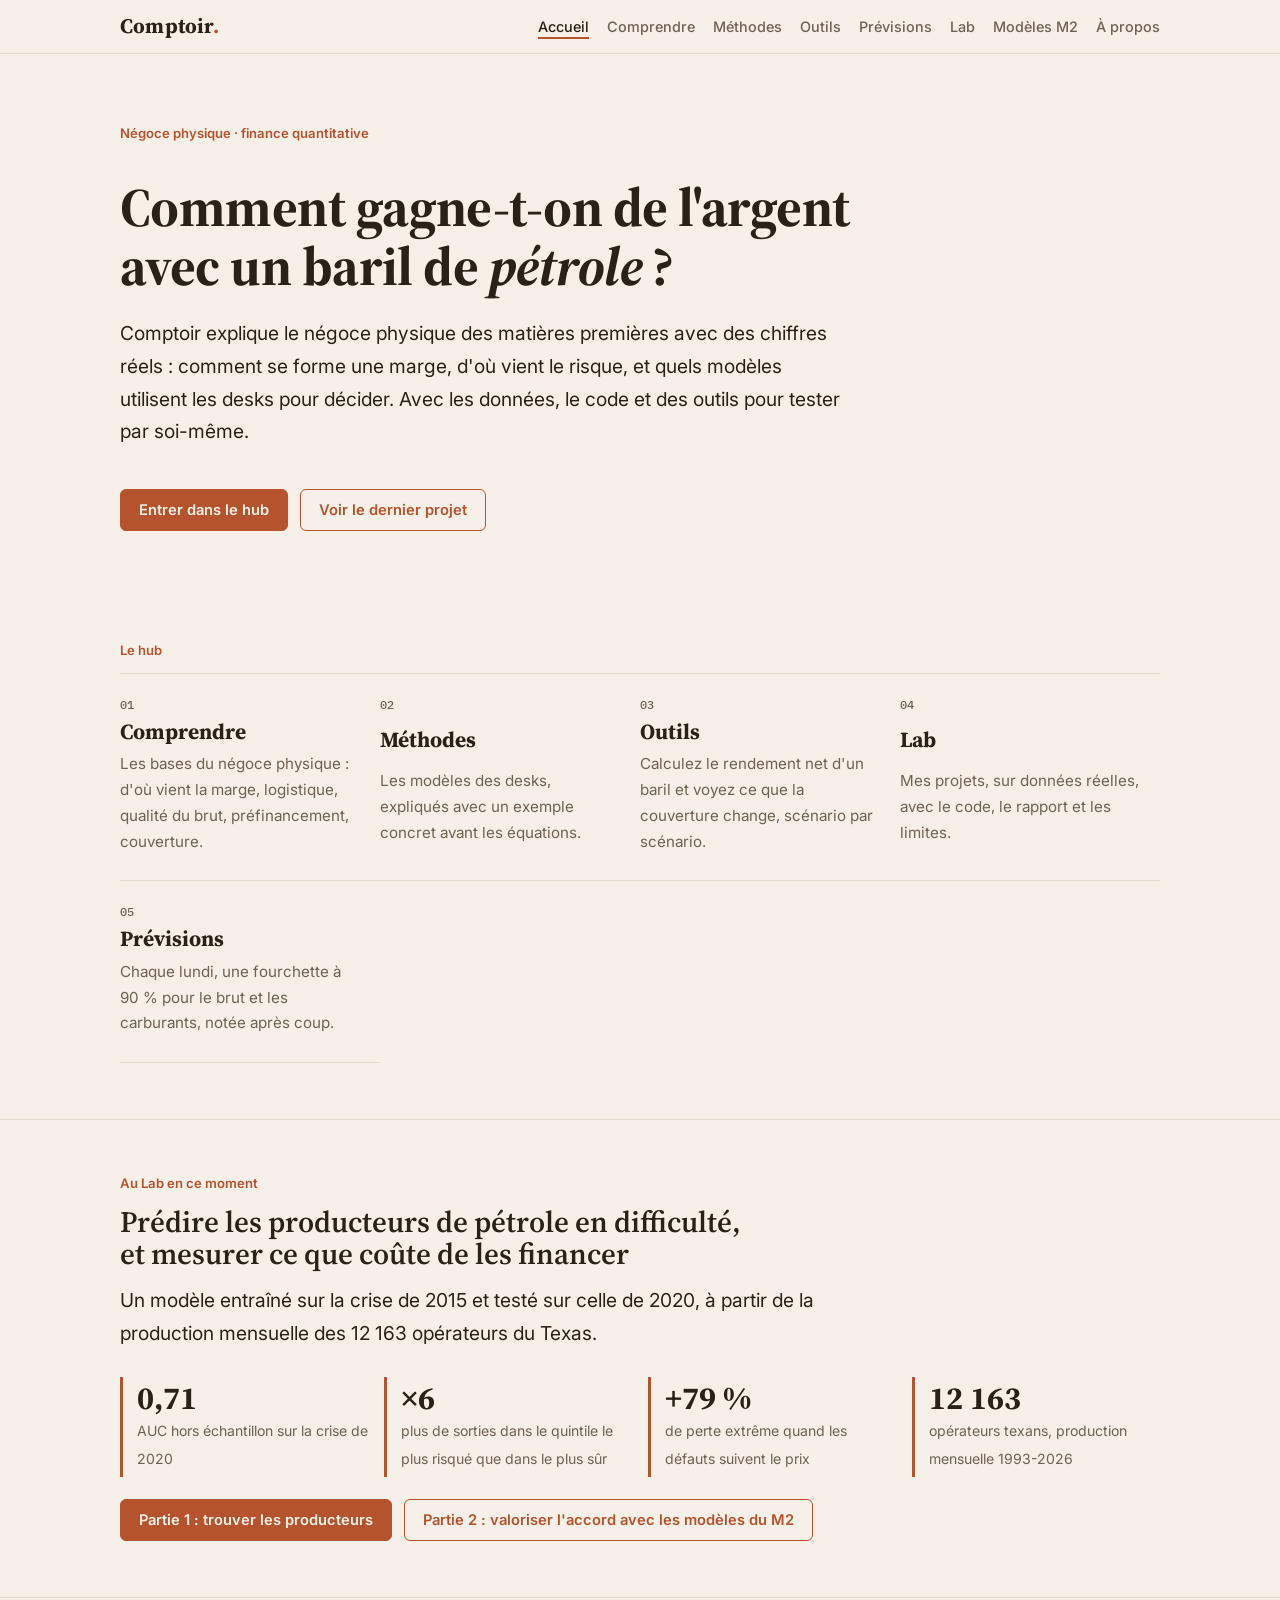
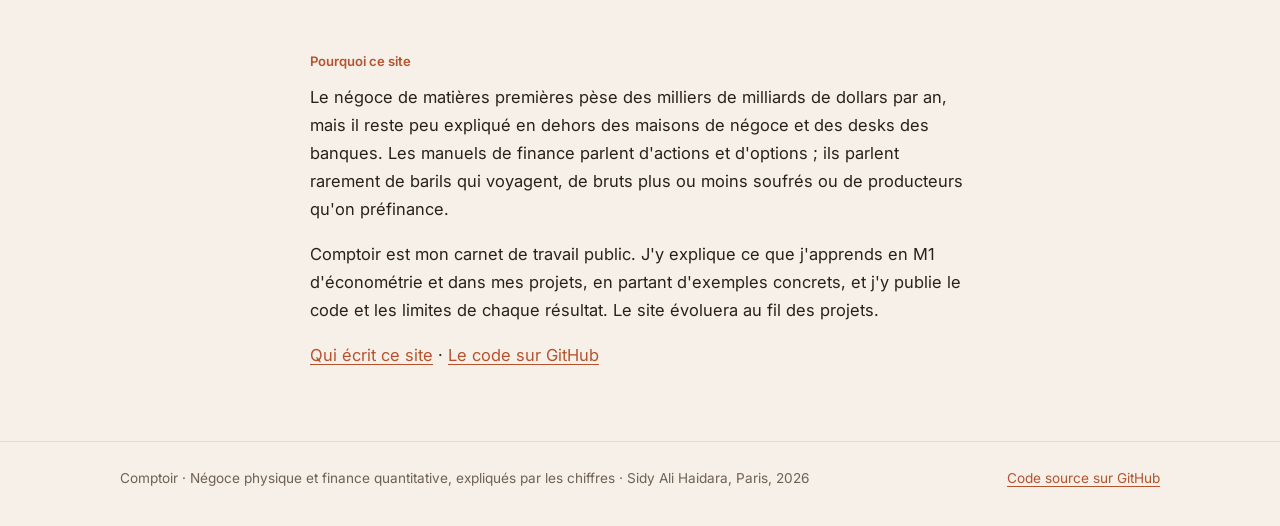
==== commit 5c2e7ed6: "Version 2, couleurs crème, page Prévisions" ====
--- a/docs/index.html
+++ b/docs/index.html
@@ -3,80 +3,67 @@
 <head>
 <meta charset="utf-8">
 <meta name="viewport" content="width=device-width, initial-scale=1, viewport-fit=cover">
-<title>Comptoir · Préfinancer les producteurs de pétrole en difficulté</title>
-<meta name="description" content="Note de trading : qui préfinancer parmi les producteurs texans en difficulté, sous quelle structure, à quel prix, pour quel rendement et quel pire cas. Données réelles, code ouvert.">
-<meta property="og:title" content="Comptoir · Préfinancer les producteurs de pétrole en difficulté">
-<meta property="og:description" content="Note de trading : qui préfinancer parmi les producteurs texans en difficulté, sous quelle structure, à quel prix, pour quel rendement et quel pire cas. Données réelles, code ouvert.">
+<title>Comptoir</title>
+<meta name="description" content="Le négoce physique des matières premières et la finance quantitative, expliqués avec des données réelles, du code et des outils interactifs.">
+<meta property="og:title" content="Comptoir">
+<meta property="og:description" content="Le négoce physique des matières premières et la finance quantitative, expliqués avec des données réelles, du code et des outils interactifs.">
 <meta property="og:type" content="website">
-<meta name="theme-color" content="#ffffff">
+<meta name="theme-color" content="#F6F0E8">
 <link rel="preconnect" href="https://fonts.googleapis.com">
 <link rel="preconnect" href="https://fonts.gstatic.com" crossorigin>
 <link rel="stylesheet" href="https://fonts.googleapis.com/css2?family=Inter:wght@400;500;600&family=IBM+Plex+Mono:wght@400;500&family=Source+Serif+4:ital,opsz,wght@0,8..60,400;0,8..60,600;0,8..60,700;1,8..60,400&display=swap">
 <link rel="stylesheet" href="assets/style.css">
-<link rel="icon" href="data:image/svg+xml,%3Csvg xmlns='http://www.w3.org/2000/svg' viewBox='0 0 32 32'%3E%3Crect width='32' height='32' rx='4' fill='%231f4f8a'/%3E%3Ctext x='16' y='23' font-family='Arial' font-weight='700' font-size='19' text-anchor='middle' fill='white'%3EC%3C/text%3E%3C/svg%3E">
+<link rel="icon" href="data:image/svg+xml,%3Csvg xmlns='http://www.w3.org/2000/svg' viewBox='0 0 32 32'%3E%3Crect width='32' height='32' rx='4' fill='%23b5532e'/%3E%3Ctext x='16' y='23' font-family='Arial' font-weight='700' font-size='19' text-anchor='middle' fill='white'%3EC%3C/text%3E%3C/svg%3E">
 </head>
 <body>
 <header class="top"><div class="wrap">
 <a class="brand" href="index.html">Comptoir<span>.</span></a>
-<nav class="nav" aria-label="Navigation principale"><a href="index.html" aria-current="page">Le trade</a><a href="lab.html">1 · Qui financer</a><a href="modeles.html">2 · Prix et risque</a><a href="outils.html">Simulateurs</a><a href="a-propos.html">À propos</a></nav>
+<nav class="nav" aria-label="Navigation principale"><a href="index.html" aria-current="page">Accueil</a><a href="comprendre.html">Comprendre</a><a href="methodes.html">Méthodes</a><a href="outils.html">Outils</a><a href="previsions.html">Prévisions</a><a href="lab.html">Lab</a><a href="modeles.html">Modèles M2</a><a href="a-propos.html">À propos</a></nav>
 </div></header>
 <main>
 
 <div class="wrap">
   <div class="hero">
-    <span class="eyebrow">Note de trading · octobre 2026 · pétrole brut, Texas</span>
-    <h1>Préfinancer les petits producteurs en difficulté&nbsp;: sur <em>3 mois</em>, pas sur 12.</h1>
-    <p class="lede">Un producteur à court de cash vend son pétrole avec une décote à qui le paie d'avance. J'ai cherché qui sont ces producteurs, ce que coûte vraiment chaque baril une fois le risque payé, et quelle structure garde la marge. La réponse tient en une ligne&nbsp;: un prépaiement glissant de 3 mois, couvert par des futures, ne coûte que 1,51&nbsp;$ par baril&nbsp;; sur 12 mois, il en coûte 6,04&nbsp;$ et la marge disparaît.</p>
-  </div>
-  <div class="figure-strip" style="margin:0 0 8px">
-    <div class="stat"><b>13</b><span>producteurs texans ciblés, environ 45&nbsp;000 barils par jour</span></div>
-    <div class="stat"><b>1,51&nbsp;$</b><span>décote minimale par baril pour couvrir défaut, financement et plancher (3 mois)</span></div>
-    <div class="stat"><b>17 à 41&nbsp;%</b><span>rendement annuel du capital, selon la décote obtenue (4&nbsp;$ à 7,40&nbsp;$)</span></div>
-    <div class="stat"><b>6,7&nbsp;M$</b><span>perte de crédit dans le pire trimestre sur 100, pour 10&nbsp;000 b/j</span></div>
+    <span class="eyebrow">Négoce physique · finance quantitative</span>
+    <h1>Comment gagne-t-on de l'argent avec un baril de <em>pétrole</em>&nbsp;?</h1>
+    <p class="lede">Comptoir explique le négoce physique des matières premières avec des chiffres réels&nbsp;: comment se forme une marge, d'où vient le risque, et quels modèles utilisent les desks pour décider. Avec les données, le code et des outils pour tester par soi-même.</p>
+    <div class="cta"><a class="btn primary" href="#hub">Entrer dans le hub</a><a class="btn ghost" href="lab.html">Voir le dernier projet</a></div>
   </div>
 </div>
 
-<section><div class="wrap">
-  <div style="max-width:980px">
-    <span class="eyebrow">La recommandation</span>
-    <h2>Cinq décisions</h2>
-    <div class="table-wrap"><table>
-      <tr><th>Question</th><th>Décision</th><th>Pourquoi</th></tr>
-      <tr><td><b>Qui</b></td><td>13 opérateurs texans de plus de 500 b/j, encore actifs, avec au moins 15&nbsp;% de risque de sortie à deux ans</td><td>Le modèle de détresse classe correctement 71&nbsp;% des paires sur une crise qu'il n'a pas vue (<a href="lab.html">étape 1</a>)</td></tr>
-      <tr><td><b>Quelle structure</b></td><td>Prépaiement glissant de 3 mois, renouvelé chaque trimestre</td><td>Le risque de défaut et le coût du financement grandissent avec la durée&nbsp;: 1,51&nbsp;$ de coût à 3 mois, 6,04&nbsp;$ à 12 mois</td></tr>
-      <tr><td><b>Quel prix</b></td><td>Exiger au moins 1,51&nbsp;$ de décote&nbsp;; viser 4&nbsp;$ ou plus</td><td>À 4&nbsp;$, le capital rapporte 17&nbsp;% par an&nbsp;; à 7,40&nbsp;$, 41&nbsp;%</td></tr>
-      <tr><td><b>Quelle garantie offrir</b></td><td>Un plancher sur le prix moyen à 70&nbsp;$, pas un plancher mensuel à 80&nbsp;$</td><td>Le premier coûte 0,25&nbsp;$ par baril sur 3 mois&nbsp;; le second mangerait presque toute la décote</td></tr>
-      <tr><td><b>Combien et quelle limite</b></td><td>10&nbsp;000 b/j au total, environ 770 par producteur, prix couvert par vente de futures</td><td>52&nbsp;M$ de capital, 9 à 22&nbsp;M$ de profit par an, pire trimestre de crédit 6,7&nbsp;M$</td></tr>
-    </table></div>
-  </div>
-  <figure style="max-width:760px"><img src="assets/fig_deal.png" alt="Coût par baril selon la durée : 1,51 dollar à 3 mois, 2,96 à 6 mois, 6,04 à 12 mois, pour une décote de 7,40 dollars" width="1460" height="840"><figcaption>Coût par baril préfinancé selon la durée du prépaiement, et rendement du capital avec une décote de 7,40&nbsp;$. Simulation de 100&nbsp;000 trajectoires du prix et des défauts.</figcaption></figure>
+<section id="hub"><div class="wrap">
+  <span class="eyebrow">Le hub</span>
+  <nav class="hub" aria-label="Rubriques">
+    <a href="comprendre.html"><span class="n">01</span><h3>Comprendre</h3><p>Les bases du négoce physique&nbsp;: d'où vient la marge, logistique, qualité du brut, préfinancement, couverture.</p></a>
+    <a href="methodes.html"><span class="n">02</span><h3>Méthodes</h3><p>Les modèles des desks, expliqués avec un exemple concret avant les équations.</p></a>
+    <a href="outils.html"><span class="n">03</span><h3>Outils</h3><p>Calculez le rendement net d'un baril et voyez ce que la couverture change, scénario par scénario.</p></a>
+    <a href="lab.html"><span class="n">04</span><h3>Lab</h3><p>Mes projets, sur données réelles, avec le code, le rapport et les limites.</p></a>
+    <a href="previsions.html"><span class="n">05</span><h3>Prévisions</h3><p>Chaque lundi, une fourchette à 90&nbsp;% pour le brut et les carburants, notée après coup.</p></a>
+  </nav>
 </div></section>
 
-<section><div class="wrap"><div class="read">
-  <span class="eyebrow">Ce qui peut faire perdre de l'argent</span>
-  <h2>Les risques, chiffrés</h2>
-  <ul>
-    <li><b>Le marché est agité en ce moment.</b> La perte journalière à 1&nbsp;% de probabilité est de 12,8&nbsp;% aujourd'hui, contre 4 à 5&nbsp;% en période calme. Il faut donc couvrir le prix avant de signer, pas après.</li>
-    <li><b>Les krachs sont plus violents que ne le prévoit une loi normale.</b> Une perte d'un jour sur mille atteint 25&nbsp;% sur le WTI, pas 9&nbsp;%. Seul un modèle qui suit la volatilité du jour et traite à part les chocs extrêmes a tenu sur 2020-2026.</li>
-    <li><b>Les producteurs font défaut ensemble.</b> Ils vendent tous le même baril&nbsp;: quand le prix chute, les défauts arrivent en grappe. Sur le portefeuille, cela augmente la perte extrême de 23&nbsp;% par rapport à des défauts indépendants. La limite par producteur compte plus que le nombre de producteurs.</li>
-    <li><b>Le retour du prix vers 65&nbsp;$ est incertain.</b> La vitesse de ce retour est mal mesurée par les données. Stocker du pétrole en pariant dessus est risqué&nbsp;: la couverture par futures protège contre cette erreur de modèle.</li>
-    <li><b>Une sortie de production n'est pas toujours une faillite.</b> Certains opérateurs cèdent leurs puits à un autre. Les 13 noms sont des pistes à vérifier un par un, pas des cibles certaines.</li>
-  </ul>
-  <p class="muted" style="font-size:.95rem">Hypothèses&nbsp;: dernier prix WTI 96,24&nbsp;$ (6 octobre 2026)&nbsp;; probabilité de défaut de 15&nbsp;% par an, plus forte quand le prix baisse&nbsp;; récupération de 50&nbsp;% de la valeur des réserves nanties&nbsp;; financement à 4&nbsp;%. La décote obtenue est une hypothèse de négociation&nbsp;: aucune donnée publique ne la mesure. Les noms des producteurs ne sont pas publiés.</p>
-</div></div></section>
+<section><div class="wrap">
+  <span class="eyebrow">Au Lab en ce moment</span>
+  <h2>Prédire les producteurs de pétrole en difficulté, et mesurer ce que coûte de les financer</h2>
+  <p class="lede" style="margin-top:14px">Un modèle entraîné sur la crise de 2015 et testé sur celle de 2020, à partir de la production mensuelle des 12&nbsp;163 opérateurs du Texas.</p>
+  <div class="figure-strip" style="margin:28px 0 22px">
+    <div class="stat"><b>0,71</b><span>AUC hors échantillon sur la crise de 2020</span></div>
+    <div class="stat"><b>×6</b><span>plus de sorties dans le quintile le plus risqué que dans le plus sûr</span></div>
+    <div class="stat"><b>+79&nbsp;%</b><span>de perte extrême quand les défauts suivent le prix</span></div>
+    <div class="stat"><b>12&nbsp;163</b><span>opérateurs texans, production mensuelle 1993-2026</span></div>
+  </div>
+  <div class="cta" style="display:flex;gap:12px;flex-wrap:wrap"><a class="btn primary" href="lab.html">Partie 1&nbsp;: trouver les producteurs</a><a class="btn ghost" href="modeles.html">Partie 2&nbsp;: valoriser l'accord avec les modèles du M2</a></div>
+</div></section>
 
-<section><div class="wrap">
-  <span class="eyebrow">Le détail des calculs</span>
-  <nav class="hub" aria-label="Étapes">
-    <a href="lab.html"><span class="n">Étape 1</span><h3>Qui financer</h3><p>Repérer les producteurs en difficulté dans la production mensuelle des 12&nbsp;163 opérateurs texans, avec un test sur la crise de 2020.</p></a>
-    <a href="modeles.html"><span class="n">Étape 2</span><h3>Prix et risque</h3><p>Krachs et limites de risque, valeur du plancher, option de stockage, coût du défaut.</p></a>
-    <a href="outils.html"><span class="n">Simulateurs</span><h3>Refaire le calcul</h3><p>Changez la décote, le prix ou la volatilité, et voyez ce qu'il reste par baril.</p></a>
-    <a href="https://github.com/Liltop888/moteur-negoce-physique"><span class="n">Code</span><h3>Tout reproduire</h3><p>Python et Stata, données publiques, résultats identiques à ceux de cette page.</p></a>
-  </nav>
+<section><div class="wrap read">
+  <span class="eyebrow">Pourquoi ce site</span>
+  <p>Le négoce de matières premières pèse des milliers de milliards de dollars par an, mais il reste peu expliqué en dehors des maisons de négoce et des desks des banques. Les manuels de finance parlent d'actions et d'options&nbsp;; ils parlent rarement de barils qui voyagent, de bruts plus ou moins soufrés ou de producteurs qu'on préfinance.</p>
+  <p>Comptoir est mon carnet de travail public. J'y explique ce que j'apprends en M1 d'économétrie et dans mes projets, en partant d'exemples concrets, et j'y publie le code et les limites de chaque résultat. Le site évoluera au fil des projets.</p>
+  <p><a href="a-propos.html">Qui écrit ce site</a> · <a href="https://github.com/Liltop888/moteur-negoce-physique">Le code sur GitHub</a></p>
 </div></section>
 </main>
 <footer><div class="wrap">
-<span>Comptoir · Recherche en négoce physique de pétrole · Sidy Ali Haidara, Paris, 2026</span>
+<span>Comptoir · Négoce physique et finance quantitative, expliqués par les chiffres · Sidy Ali Haidara, Paris, 2026</span>
 <span><a href="https://github.com/Liltop888/moteur-negoce-physique">Code source sur GitHub</a></span>
 </div></footer>
 
--- a/docs/assets/style.css
+++ b/docs/assets/style.css
@@ -2,16 +2,16 @@
    Mise en page : colonne de lecture de 68 caractères, grilles pour le hub et les outils.
    Palette : papier crème, encre noire, accent bleu marine, ambre « brut ». */
 :root {
-  --bg: #ffffff;
-  --surface: #f4f7fb;
-  --ink: #0b1f3a;
-  --muted: #5a6b80;
-  --rule: #dfe6ef;
-  --accent: #1559c9;
-  --accent-soft: #1559c914;
-  --amber: #1559c9;
-  --pos: #12805c;
-  --neg: #c2412d;
+  --bg: #f6f0e8;
+  --surface: #fbf7f1;
+  --ink: #2a2118;
+  --muted: #6e6253;
+  --rule: #e4d9ca;
+  --accent: #b5532e;
+  --accent-soft: #b5532e14;
+  --amber: #b5532e;
+  --pos: #3f7a4a;
+  --neg: #b5402e;
   --display: "Source Serif 4", Georgia, "Times New Roman", serif;
   --body: "Inter", -apple-system, "Segoe UI", sans-serif;
   --ui: "Inter", -apple-system, "Segoe UI", sans-serif;
@@ -145,5 +145,10 @@
 .synth td.pos { color: var(--pos); font-family: var(--mono); }
 .synth tr.total td { border-top: 1.5px solid var(--ink); font-weight: 600; }
 
-/* Sections alternées, ton clair */
-section:nth-of-type(even) { background: var(--surface); }
+
+/* Prévisions */
+.pv-tabs { display: flex; flex-wrap: wrap; gap: 8px; }
+.pv-tab { font: 500 .88rem var(--ui); padding: 7px 13px; border-radius: 99px; border: 1px solid var(--rule); background: var(--surface); color: var(--ink); cursor: pointer; }
+.pv-tab[aria-pressed="true"] { background: var(--accent); border-color: var(--accent); color: #fff; }
+#pv-table td a { font-weight: 600; text-decoration: none; }
+canvas#pv-chart { height: auto; aspect-ratio: 1100 / 560; }
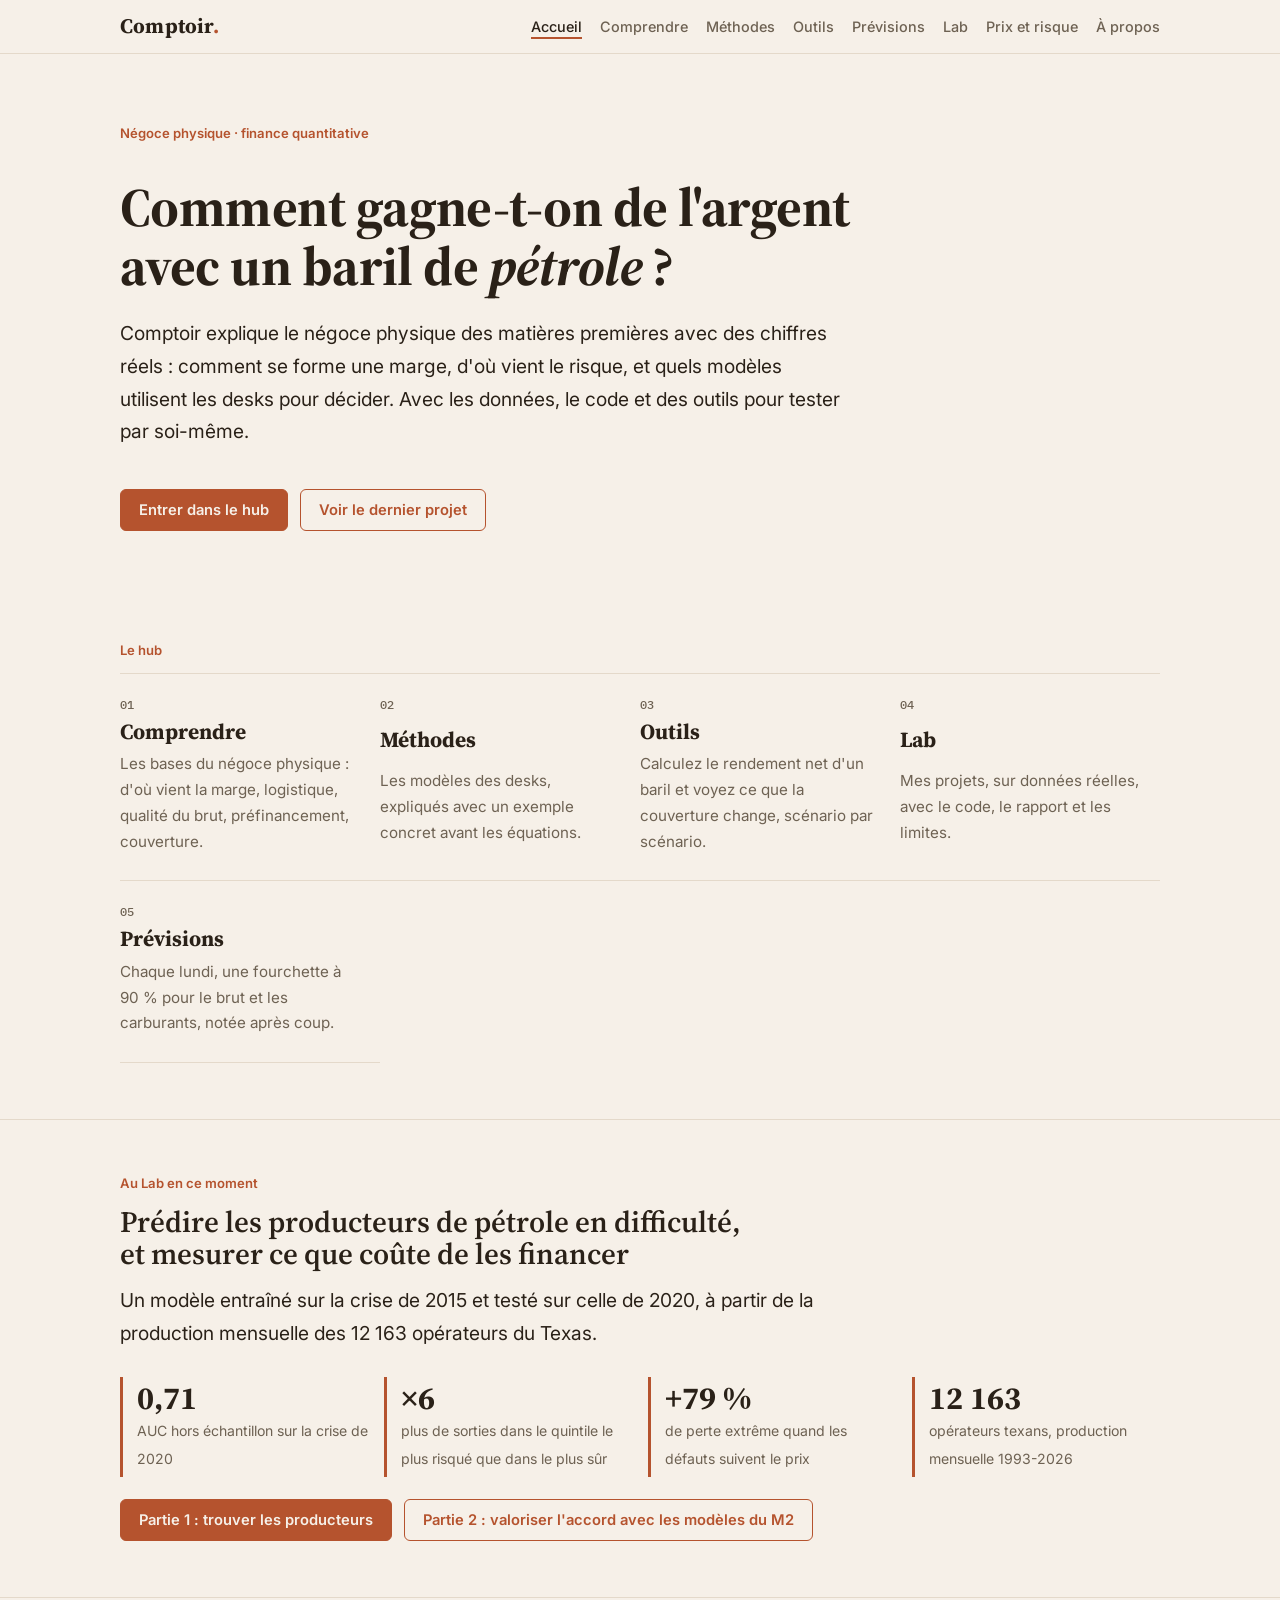
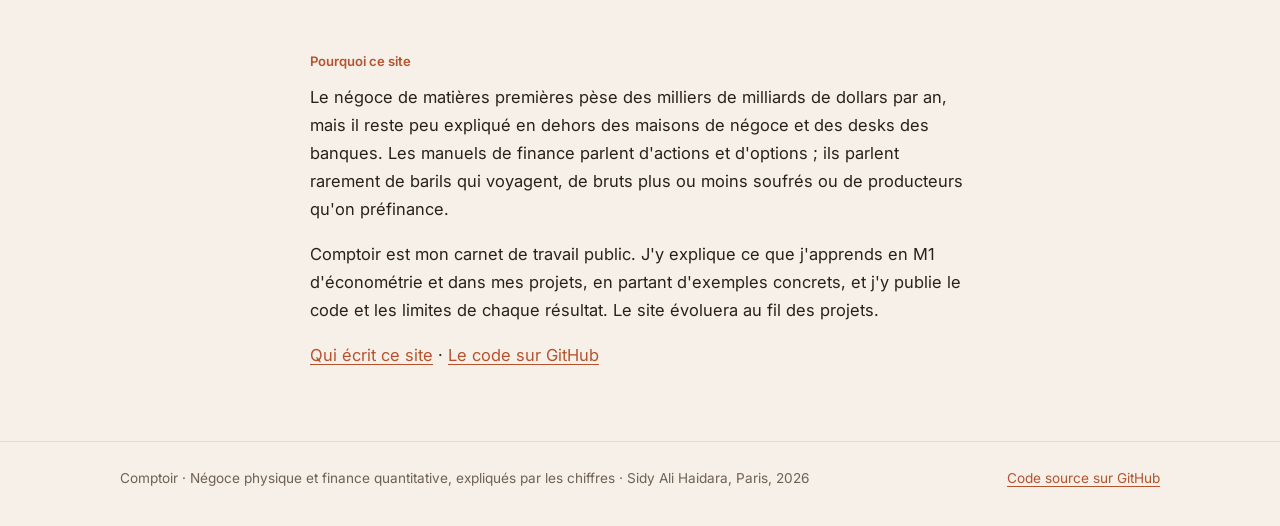
==== commit bf3343fc: "Menu : « Prix et risque » ; À propos : étudiant en économétrie" ====
--- a/docs/index.html
+++ b/docs/index.html
@@ -18,7 +18,7 @@
 <body>
 <header class="top"><div class="wrap">
 <a class="brand" href="index.html">Comptoir<span>.</span></a>
-<nav class="nav" aria-label="Navigation principale"><a href="index.html" aria-current="page">Accueil</a><a href="comprendre.html">Comprendre</a><a href="methodes.html">Méthodes</a><a href="outils.html">Outils</a><a href="previsions.html">Prévisions</a><a href="lab.html">Lab</a><a href="modeles.html">Modèles M2</a><a href="a-propos.html">À propos</a></nav>
+<nav class="nav" aria-label="Navigation principale"><a href="index.html" aria-current="page">Accueil</a><a href="comprendre.html">Comprendre</a><a href="methodes.html">Méthodes</a><a href="outils.html">Outils</a><a href="previsions.html">Prévisions</a><a href="lab.html">Lab</a><a href="modeles.html">Prix et risque</a><a href="a-propos.html">À propos</a></nav>
 </div></header>
 <main>
 
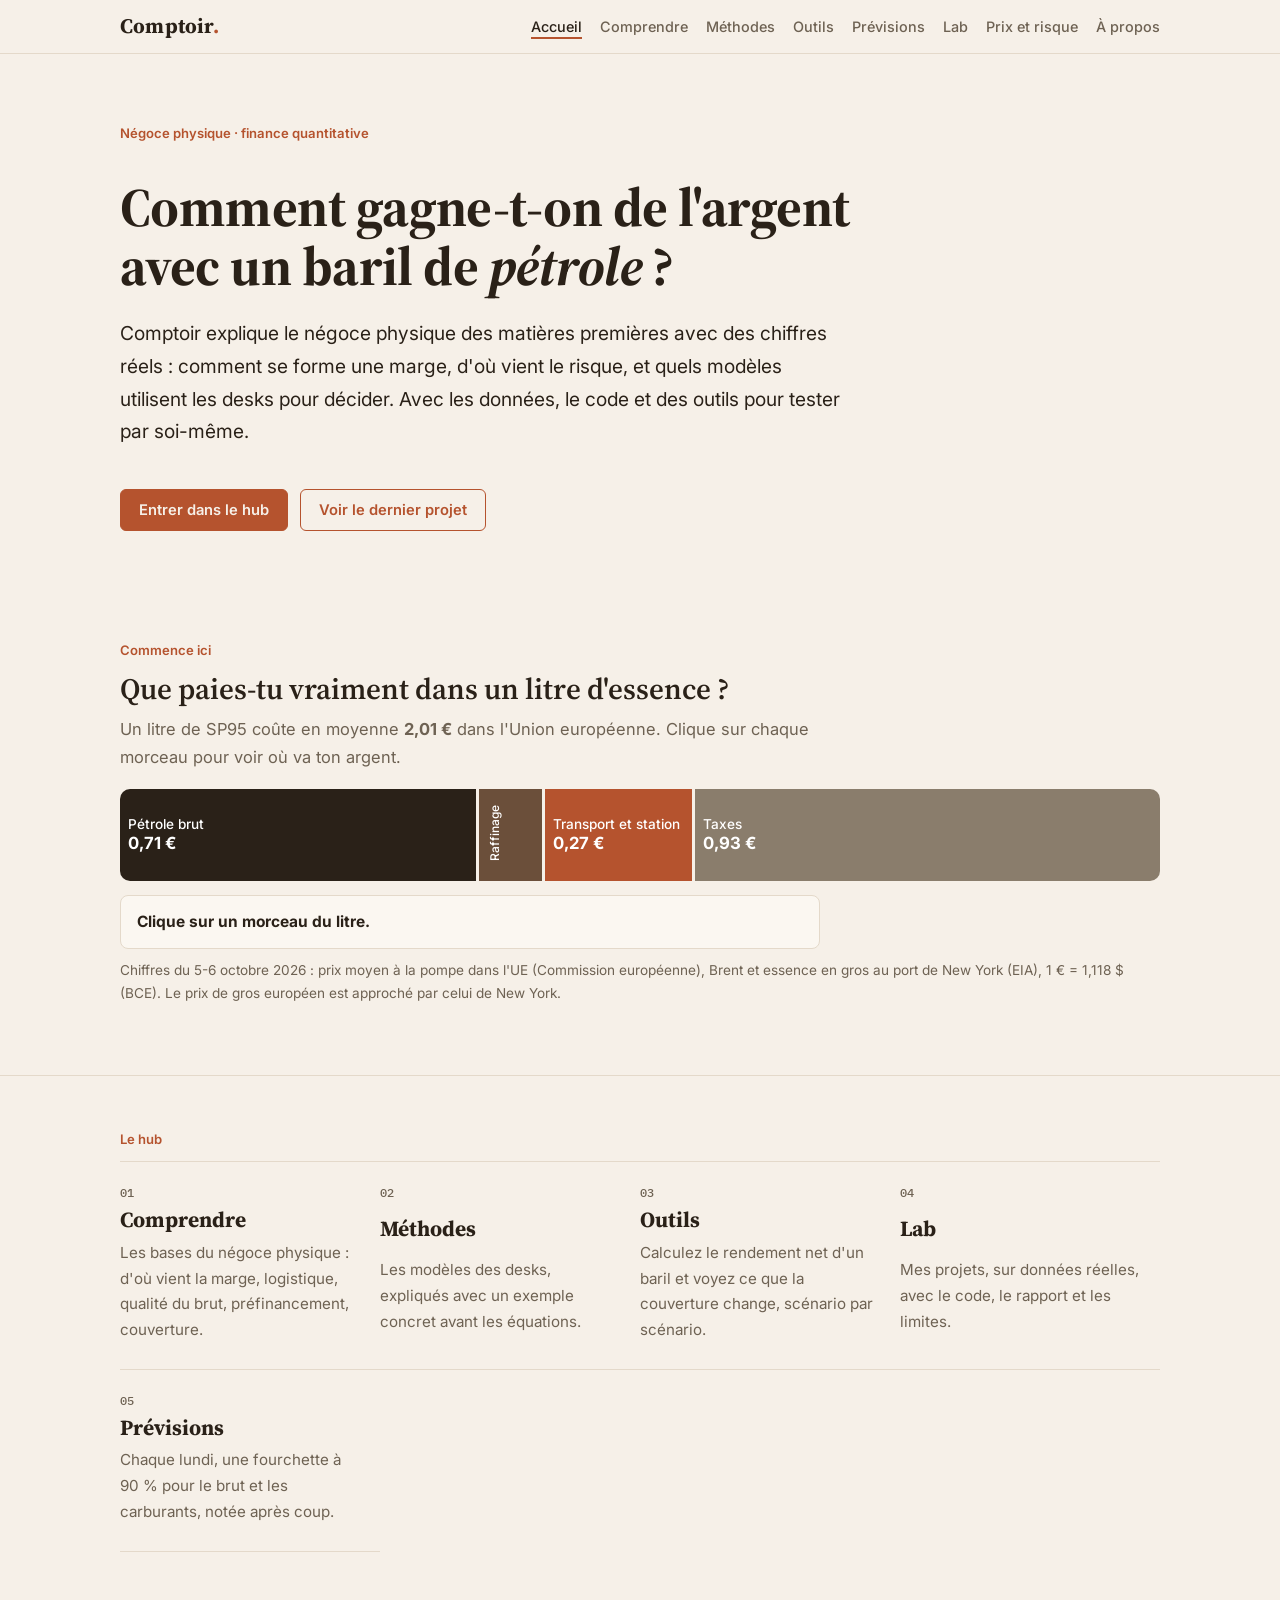
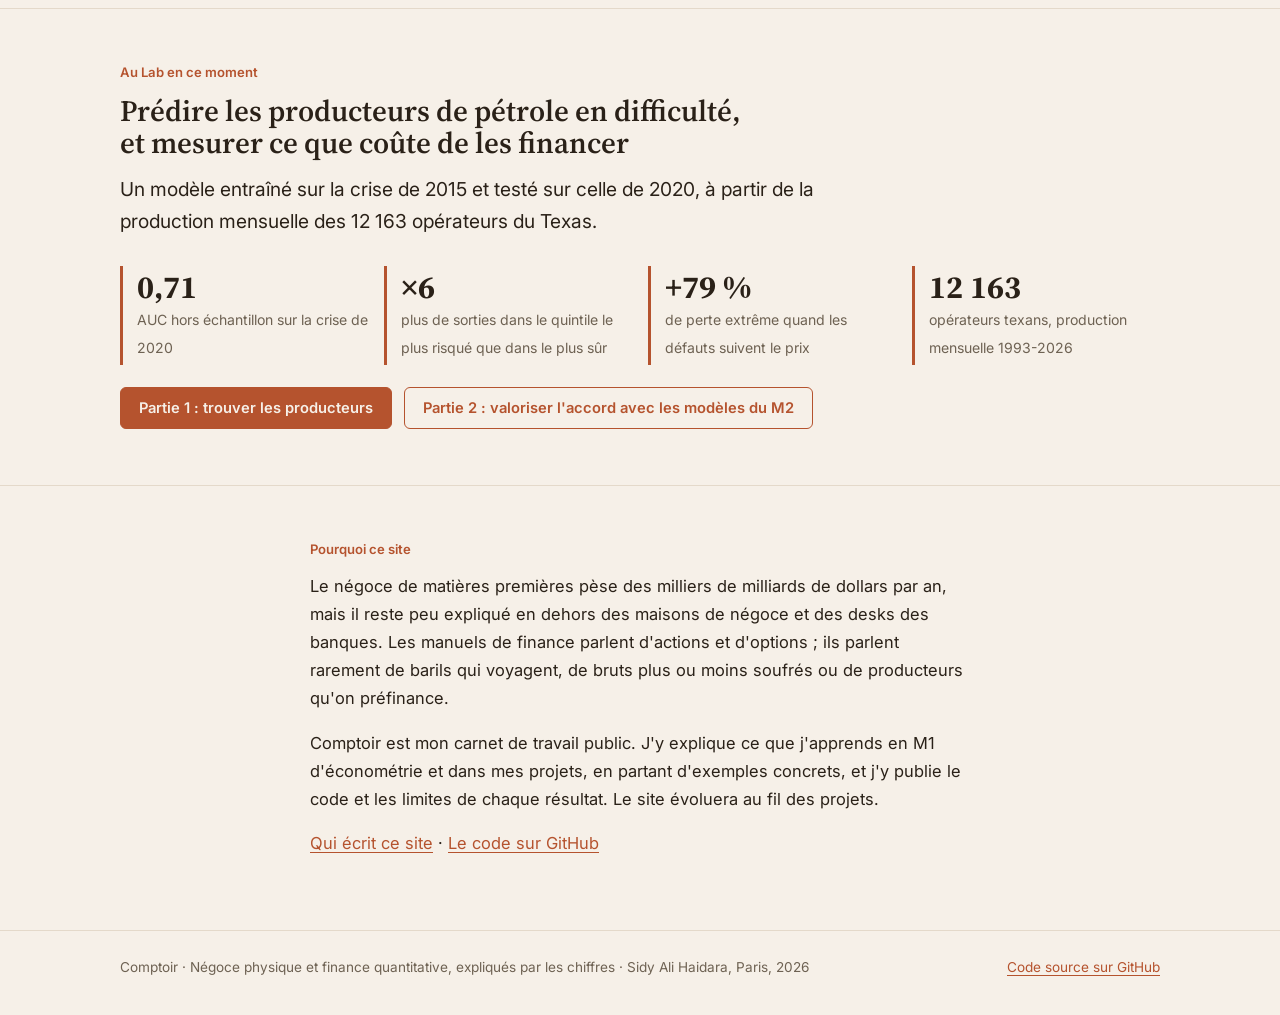
==== commit c97af14c: "Interactions simples : litre d'essence, quiz des producteurs, ta fourchette, négocie ton baril" ====
--- a/docs/index.html
+++ b/docs/index.html
@@ -31,6 +31,20 @@
   </div>
 </div>
 
+<section id="litre"><div class="wrap">
+  <span class="eyebrow">Commence ici</span>
+  <h2>Que paies-tu vraiment dans un litre d'essence&nbsp;?</h2>
+  <p class="muted read" style="margin:10px 0 18px">Un litre de SP95 coûte en moyenne <b>2,01&nbsp;€</b> dans l'Union européenne. Clique sur chaque morceau pour voir où va ton argent.</p>
+  <div class="litre" role="group" aria-label="Décomposition du prix d'un litre">
+    <button type="button" class="seg s1" data-k="brut" style="flex:35.2">Pétrole brut<br><b>0,71&nbsp;€</b></button>
+    <button type="button" class="seg s2" data-k="raff" style="flex:4.8"><span>Raffinage</span></button>
+    <button type="button" class="seg s3" data-k="dist" style="flex:13.6">Transport et station<br><b>0,27&nbsp;€</b></button>
+    <button type="button" class="seg s4" data-k="tax" style="flex:46.4">Taxes<br><b>0,93&nbsp;€</b></button>
+  </div>
+  <div class="litre-info" id="litre-info" aria-live="polite"><b>Clique sur un morceau du litre.</b></div>
+  <p class="muted" style="font-size:.85rem;margin-top:10px">Chiffres du 5-6 octobre 2026 : prix moyen à la pompe dans l'UE (Commission européenne), Brent et essence en gros au port de New York (EIA), 1&nbsp;€ = 1,118&nbsp;$ (BCE). Le prix de gros européen est approché par celui de New York.</p>
+</div></section>
+
 <section id="hub"><div class="wrap">
   <span class="eyebrow">Le hub</span>
   <nav class="hub" aria-label="Rubriques">
@@ -59,13 +73,14 @@
   <span class="eyebrow">Pourquoi ce site</span>
   <p>Le négoce de matières premières pèse des milliers de milliards de dollars par an, mais il reste peu expliqué en dehors des maisons de négoce et des desks des banques. Les manuels de finance parlent d'actions et d'options&nbsp;; ils parlent rarement de barils qui voyagent, de bruts plus ou moins soufrés ou de producteurs qu'on préfinance.</p>
   <p>Comptoir est mon carnet de travail public. J'y explique ce que j'apprends en M1 d'économétrie et dans mes projets, en partant d'exemples concrets, et j'y publie le code et les limites de chaque résultat. Le site évoluera au fil des projets.</p>
-  <p><a href="a-propos.html">Qui écrit ce site</a> · <a href="https://github.com/Liltop888/moteur-negoce-physique">Le code sur GitHub</a></p>
+  <p><a href="a-propos.html">Qui écrit ce site</a> · <a href="https://github.com/SidyHaidara/moteur-negoce-physique">Le code sur GitHub</a></p>
 </div></section>
 </main>
 <footer><div class="wrap">
 <span>Comptoir · Négoce physique et finance quantitative, expliqués par les chiffres · Sidy Ali Haidara, Paris, 2026</span>
-<span><a href="https://github.com/Liltop888/moteur-negoce-physique">Code source sur GitHub</a></span>
+<span><a href="https://github.com/SidyHaidara/moteur-negoce-physique">Code source sur GitHub</a></span>
 </div></footer>
 
+<script src="assets/simple.js"></script>
 </body>
 </html>
--- a/docs/assets/style.css
+++ b/docs/assets/style.css
@@ -152,3 +152,60 @@
 .pv-tab[aria-pressed="true"] { background: var(--accent); border-color: var(--accent); color: #fff; }
 #pv-table td a { font-weight: 600; text-decoration: none; }
 canvas#pv-chart { height: auto; aspect-ratio: 1100 / 560; }
+
+/* Pages simplifiées : ticket et « pour aller plus loin » */
+.ticket { background: var(--surface); border: 1px solid var(--rule); border-radius: 10px; padding: 8px 20px; margin: 26px 0; font-family: var(--ui); }
+.t-row { display: flex; justify-content: space-between; gap: 16px; padding: 11px 0; border-bottom: 1px dashed var(--rule); font-size: 1rem; }
+.t-row b { font-family: var(--mono); white-space: nowrap; }
+.t-row b.pos { color: var(--pos); } .t-row b.neg { color: var(--neg); }
+.t-total { border-bottom: 0; border-top: 2px solid var(--ink); margin-top: 4px; font-size: 1.12rem; }
+.t-total b { color: var(--ink); }
+details.plus { margin: 14px 0 26px; border: 1px solid var(--rule); border-radius: 8px; background: var(--surface); }
+details.plus > summary { cursor: pointer; padding: 12px 16px; font: 600 .92rem var(--ui); color: var(--accent); list-style: none; }
+details.plus > summary::-webkit-details-marker { display: none; }
+details.plus > summary::before { content: "▸ "; }
+details.plus[open] > summary::before { content: "▾ "; }
+.plus-body { padding: 0 18px 10px; font-size: .97rem; }
+.plus-body h3 { margin-top: 22px; }
+
+/* Négocie ton baril */
+.presets { display: flex; flex-wrap: wrap; gap: 8px; align-items: center; font: .88rem var(--ui); margin: 6px 0 4px; }
+.presets button { font: 500 .85rem var(--ui); padding: 6px 12px; border-radius: 99px; border: 1px solid var(--rule); background: var(--surface); color: var(--ink); cursor: pointer; }
+.presets button:hover { border-color: var(--accent); color: var(--accent); }
+.ng { display: grid; grid-template-columns: minmax(0, 360px) minmax(0, 1fr); gap: 28px; align-items: start; margin: 18px 0 10px; }
+.ng-year { display: grid; grid-template-columns: minmax(0, 1.6fr) minmax(0, 1fr); gap: 22px; align-items: start; margin: 14px 0; }
+@media (max-width: 820px) { .ng, .ng-year { grid-template-columns: 1fr; } }
+.ng .ticket { margin: 0; }
+.check { display: flex; gap: 8px; align-items: center; font: .88rem var(--ui); }
+.t-total.perte b { color: var(--neg); }
+.ng-bar { display: flex; height: 12px; border-radius: 99px; overflow: hidden; background: var(--rule); margin: 14px 0 8px; }
+.ng-bar i { display: block; height: 100%; transition: width .35s ease; }
+.b-cva { background: #9b3a2a; } .b-fin { background: #d08a5c; } .b-floor { background: #e7b98f; } .b-net { background: var(--pos); }
+.ng-verdict { font: 600 1rem var(--ui); margin: 6px 0 0; }
+#ng-canvas { height: auto; aspect-ratio: 1100 / 440; }
+.ng-log { font: .88rem/1.5 var(--ui); padding-left: 0; list-style: none; max-height: 250px; overflow: auto; margin: 0 0 10px; }
+.ng-log li { padding: 3px 0; border-bottom: 1px dashed var(--rule); }
+.ng-log li.bad { color: var(--neg); font-weight: 600; }
+.ng-result { font: .95rem var(--ui); padding: 12px 14px; border-radius: 8px; background: var(--surface); border: 1px solid var(--rule); }
+.ng-result.ok { border-color: var(--pos); } .ng-result.ko { border-color: var(--neg); }
+#ng-play:disabled { opacity: .5; cursor: wait; }
+
+/* Interactions simples */
+.litre { display: flex; height: 92px; border-radius: 10px; overflow: hidden; gap: 3px; }
+.litre .seg { border: 0; cursor: pointer; color: #fff; font: 500 .85rem/1.25 var(--ui); padding: 8px; text-align: left; min-width: 0; transition: transform .15s, filter .15s; }
+.litre .seg b { font-size: 1.05rem; }
+.litre .seg:hover, .litre .seg.on { filter: brightness(1.12); transform: translateY(-3px); }
+.litre .s1 { background: #2a2118; } .litre .s2 { background: #6b4f3a; } .litre .s3 { background: #b5532e; } .litre .s4 { background: #8a7d6c; }
+.litre .s2 span { writing-mode: vertical-rl; transform: rotate(180deg); font-size: .75rem; }
+@media (max-width: 600px) { .litre { height: 110px; } .litre .seg { font-size: .72rem; padding: 6px; } .litre .s2 span { display: none; } }
+.litre-info { margin-top: 14px; padding: 14px 16px; border-radius: 8px; background: var(--surface); border: 1px solid var(--rule); font: .97rem/1.55 var(--ui); max-width: 70ch; }
+.quiz { display: grid; grid-template-columns: repeat(5, 1fr); gap: 8px; margin: 16px 0 8px; }
+.quiz button { display: grid; gap: 6px; justify-items: center; padding: 10px 4px; border-radius: 8px; border: 1px solid var(--rule); background: var(--surface); cursor: pointer; font: .82rem/1.2 var(--ui); color: var(--ink); text-align: center; }
+.quiz button:hover:not(:disabled) { border-color: var(--accent); }
+.quiz button:disabled { cursor: default; }
+.quiz .col { display: flex; align-items: flex-end; height: 120px; width: 70%; background: var(--rule); border-radius: 4px; overflow: hidden; }
+.quiz .col i { display: block; width: 100%; height: 0; background: #8a7d6c; transition: height .8s ease; }
+.quiz em { font: 700 .9rem var(--mono); font-style: normal; white-space: nowrap; }
+.quiz button.win .col i { background: var(--accent); }
+.quiz button.pick { border: 2px solid var(--ink); }
+.quiz-msg { font: .97rem/1.55 var(--ui); min-height: 1.5em; }
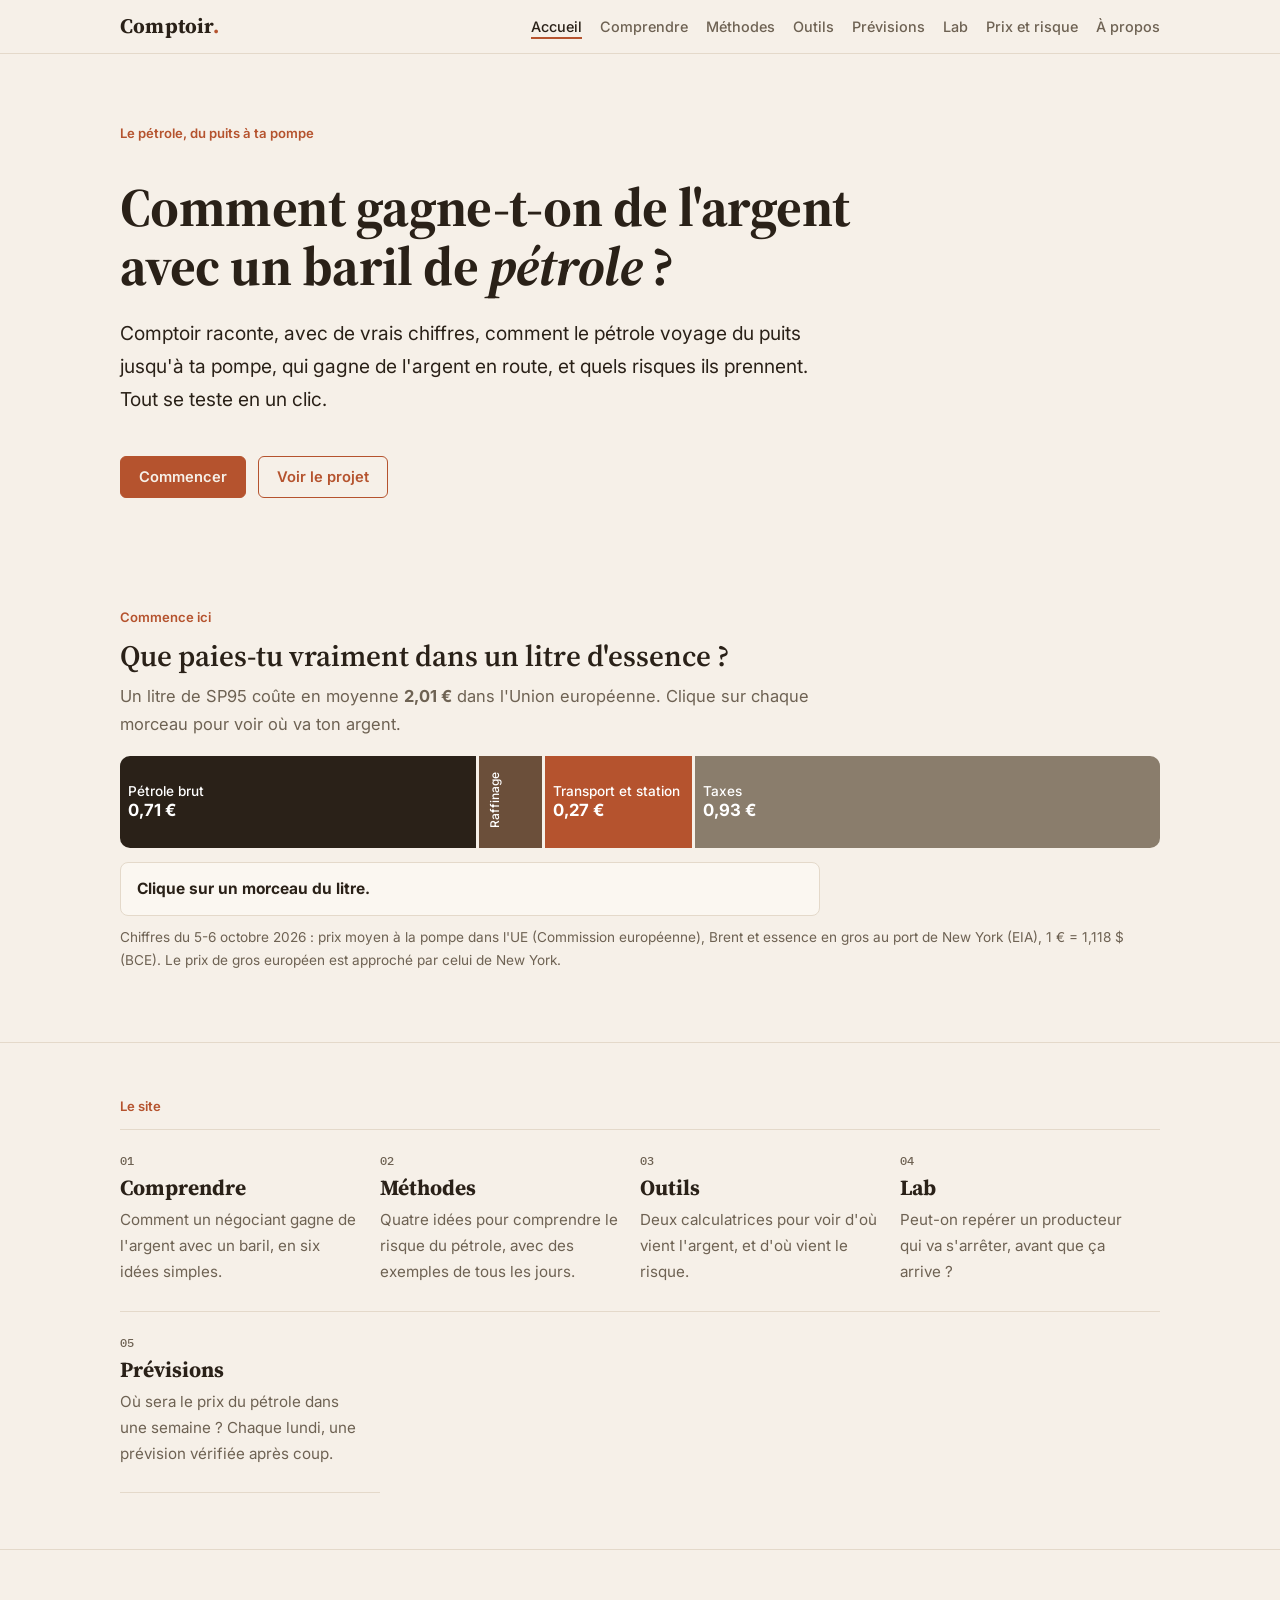
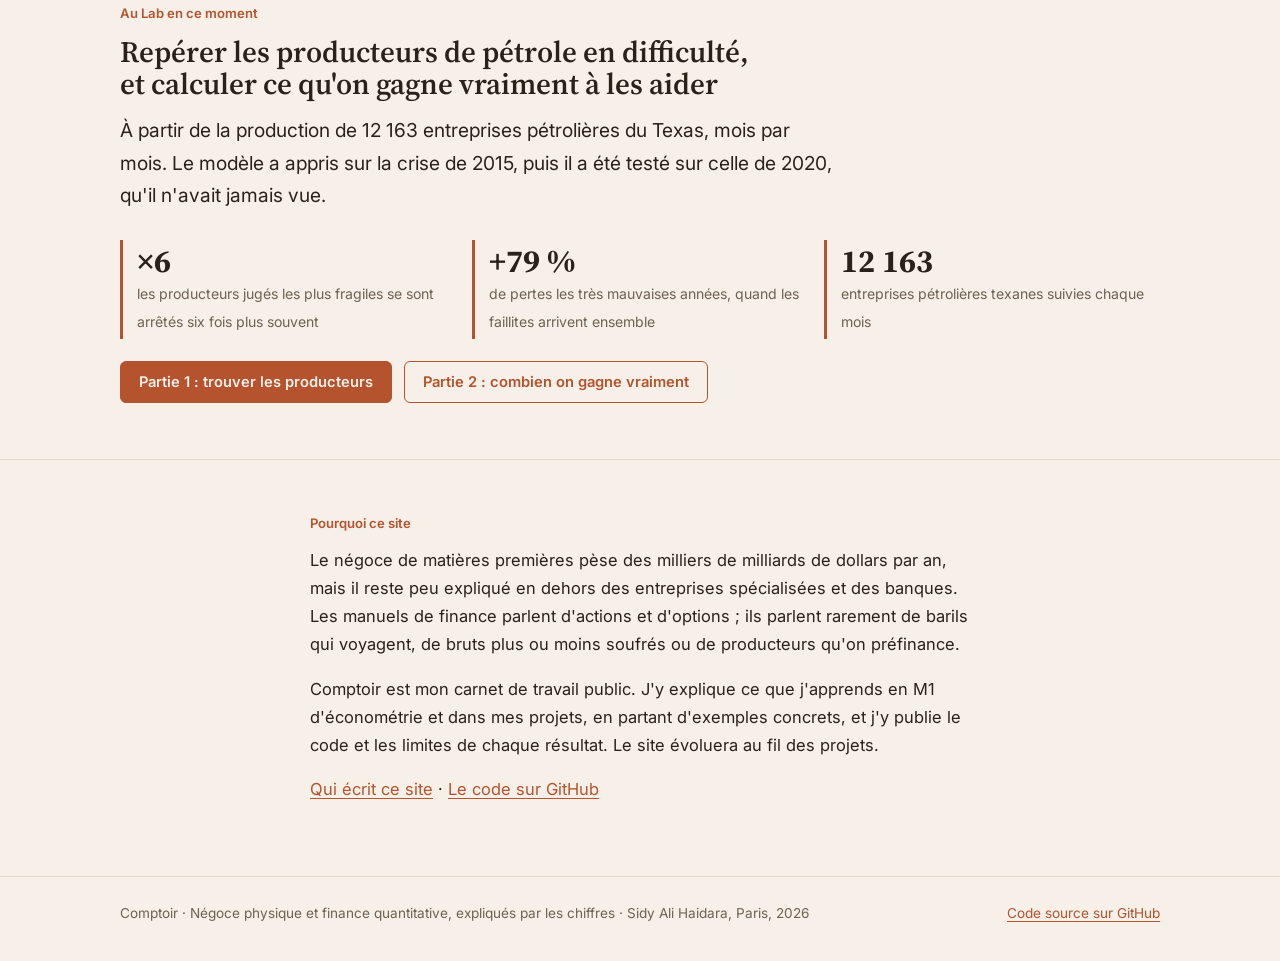
==== commit 39af7b3d: "Site simplifié pour le grand public : Accueil, Comprendre, Méthodes, Outils, Prévisions" ====
--- a/docs/index.html
+++ b/docs/index.html
@@ -24,10 +24,10 @@
 
 <div class="wrap">
   <div class="hero">
-    <span class="eyebrow">Négoce physique · finance quantitative</span>
+    <span class="eyebrow">Le pétrole, du puits à ta pompe</span>
     <h1>Comment gagne-t-on de l'argent avec un baril de <em>pétrole</em>&nbsp;?</h1>
-    <p class="lede">Comptoir explique le négoce physique des matières premières avec des chiffres réels&nbsp;: comment se forme une marge, d'où vient le risque, et quels modèles utilisent les desks pour décider. Avec les données, le code et des outils pour tester par soi-même.</p>
-    <div class="cta"><a class="btn primary" href="#hub">Entrer dans le hub</a><a class="btn ghost" href="lab.html">Voir le dernier projet</a></div>
+    <p class="lede">Comptoir raconte, avec de vrais chiffres, comment le pétrole voyage du puits jusqu'à ta pompe, qui gagne de l'argent en route, et quels risques ils prennent. Tout se teste en un clic.</p>
+    <div class="cta"><a class="btn primary" href="#litre">Commencer</a><a class="btn ghost" href="lab.html">Voir le projet</a></div>
   </div>
 </div>
 
@@ -46,32 +46,32 @@
 </div></section>
 
 <section id="hub"><div class="wrap">
-  <span class="eyebrow">Le hub</span>
+  <span class="eyebrow">Le site</span>
   <nav class="hub" aria-label="Rubriques">
-    <a href="comprendre.html"><span class="n">01</span><h3>Comprendre</h3><p>Les bases du négoce physique&nbsp;: d'où vient la marge, logistique, qualité du brut, préfinancement, couverture.</p></a>
-    <a href="methodes.html"><span class="n">02</span><h3>Méthodes</h3><p>Les modèles des desks, expliqués avec un exemple concret avant les équations.</p></a>
-    <a href="outils.html"><span class="n">03</span><h3>Outils</h3><p>Calculez le rendement net d'un baril et voyez ce que la couverture change, scénario par scénario.</p></a>
-    <a href="lab.html"><span class="n">04</span><h3>Lab</h3><p>Mes projets, sur données réelles, avec le code, le rapport et les limites.</p></a>
-    <a href="previsions.html"><span class="n">05</span><h3>Prévisions</h3><p>Chaque lundi, une fourchette à 90&nbsp;% pour le brut et les carburants, notée après coup.</p></a>
+    <a href="comprendre.html"><span class="n">01</span><h3>Comprendre</h3><p>Comment un négociant gagne de l'argent avec un baril, en six idées simples.</p></a>
+    <a href="methodes.html"><span class="n">02</span><h3>Méthodes</h3><p>Quatre idées pour comprendre le risque du pétrole, avec des exemples de tous les jours.</p></a>
+    <a href="outils.html"><span class="n">03</span><h3>Outils</h3><p>Deux calculatrices pour voir d'où vient l'argent, et d'où vient le risque.</p></a>
+    <a href="lab.html"><span class="n">04</span><h3>Lab</h3><p>Peut-on repérer un producteur qui va s'arrêter, avant que ça arrive&nbsp;?</p></a>
+    <a href="previsions.html"><span class="n">05</span><h3>Prévisions</h3><p>Où sera le prix du pétrole dans une semaine&nbsp;? Chaque lundi, une prévision vérifiée après coup.</p></a>
   </nav>
 </div></section>
 
 <section><div class="wrap">
   <span class="eyebrow">Au Lab en ce moment</span>
-  <h2>Prédire les producteurs de pétrole en difficulté, et mesurer ce que coûte de les financer</h2>
-  <p class="lede" style="margin-top:14px">Un modèle entraîné sur la crise de 2015 et testé sur celle de 2020, à partir de la production mensuelle des 12&nbsp;163 opérateurs du Texas.</p>
+  <h2>Repérer les producteurs de pétrole en difficulté, et calculer ce qu'on gagne vraiment à les aider</h2>
+  <p class="lede" style="margin-top:14px">À partir de la production de 12&nbsp;163 entreprises pétrolières du Texas, mois par mois. Le modèle a appris sur la crise de 2015, puis il a été testé sur celle de 2020, qu'il n'avait jamais vue.</p>
   <div class="figure-strip" style="margin:28px 0 22px">
-    <div class="stat"><b>0,71</b><span>AUC hors échantillon sur la crise de 2020</span></div>
-    <div class="stat"><b>×6</b><span>plus de sorties dans le quintile le plus risqué que dans le plus sûr</span></div>
-    <div class="stat"><b>+79&nbsp;%</b><span>de perte extrême quand les défauts suivent le prix</span></div>
-    <div class="stat"><b>12&nbsp;163</b><span>opérateurs texans, production mensuelle 1993-2026</span></div>
+    
+    <div class="stat"><b>×6</b><span>les producteurs jugés les plus fragiles se sont arrêtés six fois plus souvent</span></div>
+    <div class="stat"><b>+79&nbsp;%</b><span>de pertes les très mauvaises années, quand les faillites arrivent ensemble</span></div>
+    <div class="stat"><b>12&nbsp;163</b><span>entreprises pétrolières texanes suivies chaque mois</span></div>
   </div>
-  <div class="cta" style="display:flex;gap:12px;flex-wrap:wrap"><a class="btn primary" href="lab.html">Partie 1&nbsp;: trouver les producteurs</a><a class="btn ghost" href="modeles.html">Partie 2&nbsp;: valoriser l'accord avec les modèles du M2</a></div>
+  <div class="cta" style="display:flex;gap:12px;flex-wrap:wrap"><a class="btn primary" href="lab.html">Partie 1&nbsp;: trouver les producteurs</a><a class="btn ghost" href="modeles.html">Partie 2&nbsp;: combien on gagne vraiment</a></div>
 </div></section>
 
 <section><div class="wrap read">
   <span class="eyebrow">Pourquoi ce site</span>
-  <p>Le négoce de matières premières pèse des milliers de milliards de dollars par an, mais il reste peu expliqué en dehors des maisons de négoce et des desks des banques. Les manuels de finance parlent d'actions et d'options&nbsp;; ils parlent rarement de barils qui voyagent, de bruts plus ou moins soufrés ou de producteurs qu'on préfinance.</p>
+  <p>Le négoce de matières premières pèse des milliers de milliards de dollars par an, mais il reste peu expliqué en dehors des entreprises spécialisées et des banques. Les manuels de finance parlent d'actions et d'options&nbsp;; ils parlent rarement de barils qui voyagent, de bruts plus ou moins soufrés ou de producteurs qu'on préfinance.</p>
   <p>Comptoir est mon carnet de travail public. J'y explique ce que j'apprends en M1 d'économétrie et dans mes projets, en partant d'exemples concrets, et j'y publie le code et les limites de chaque résultat. Le site évoluera au fil des projets.</p>
   <p><a href="a-propos.html">Qui écrit ce site</a> · <a href="https://github.com/SidyHaidara/moteur-negoce-physique">Le code sur GitHub</a></p>
 </div></section>
